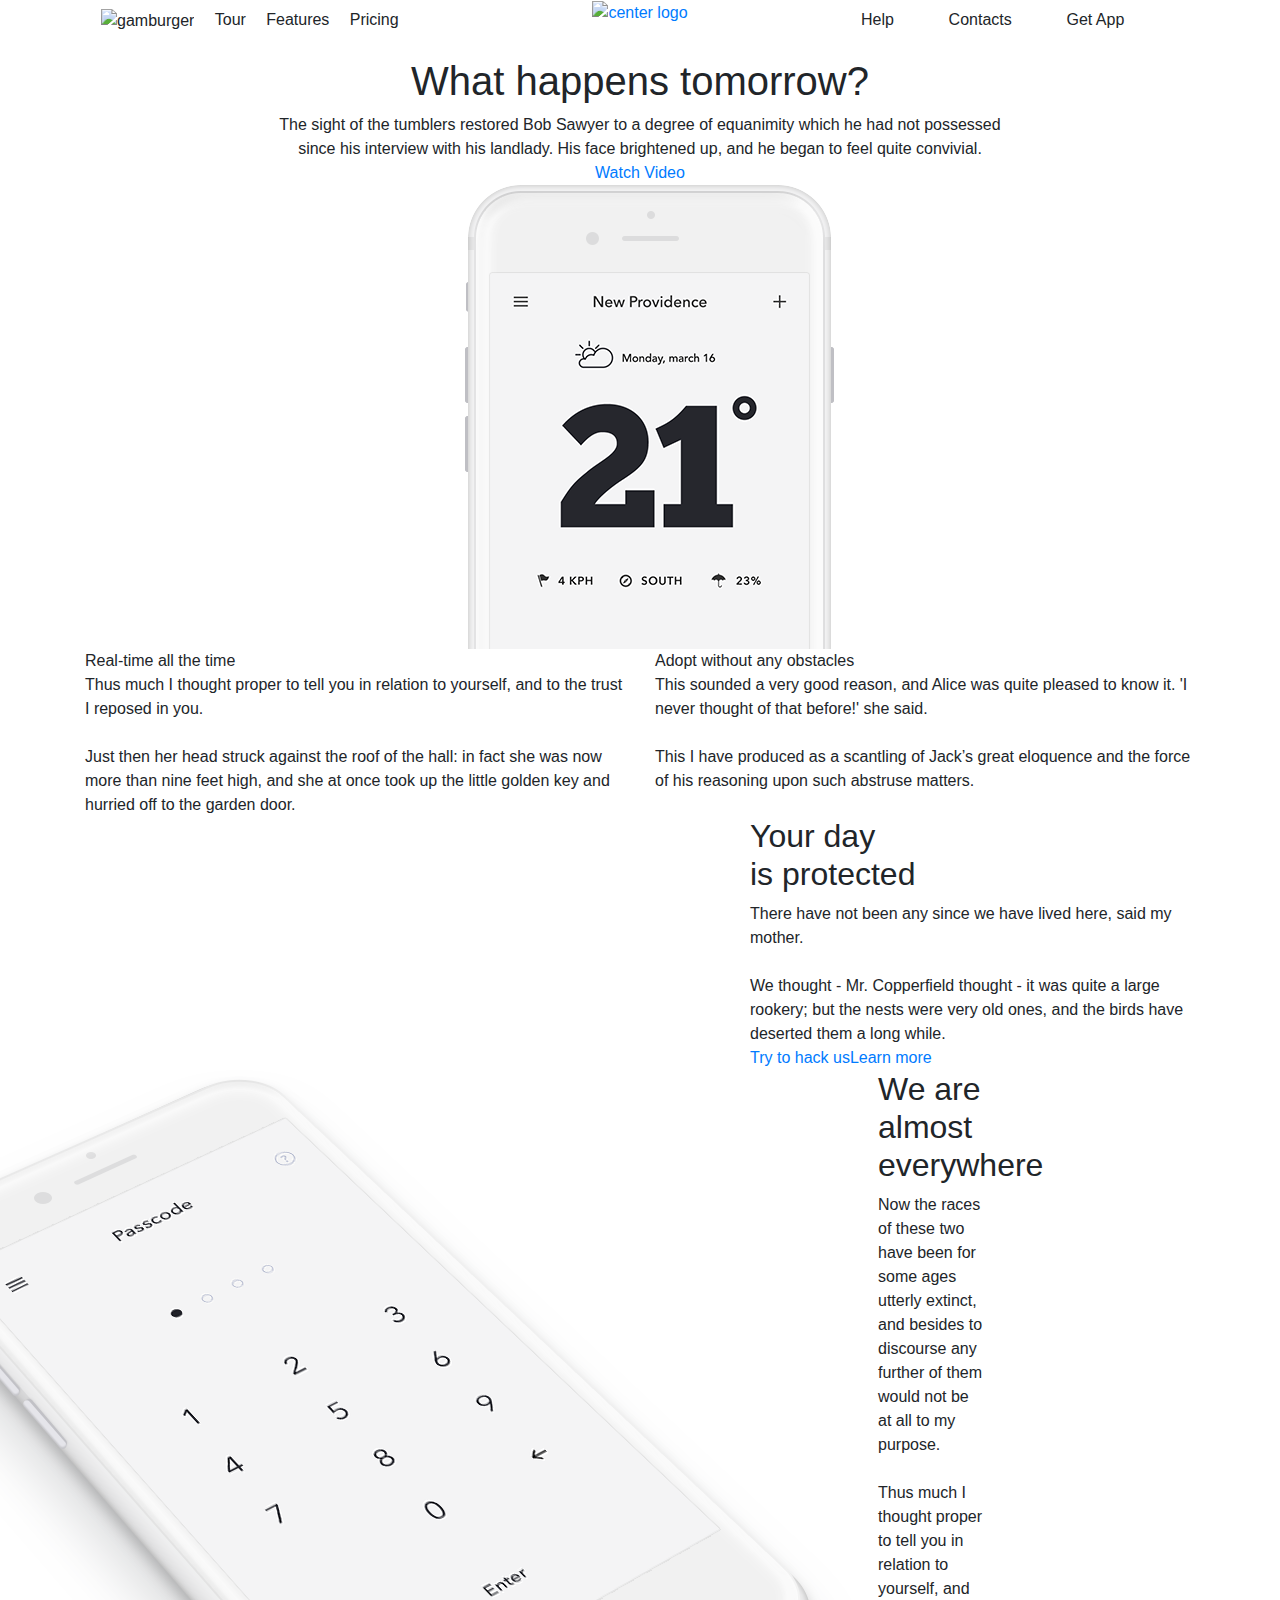
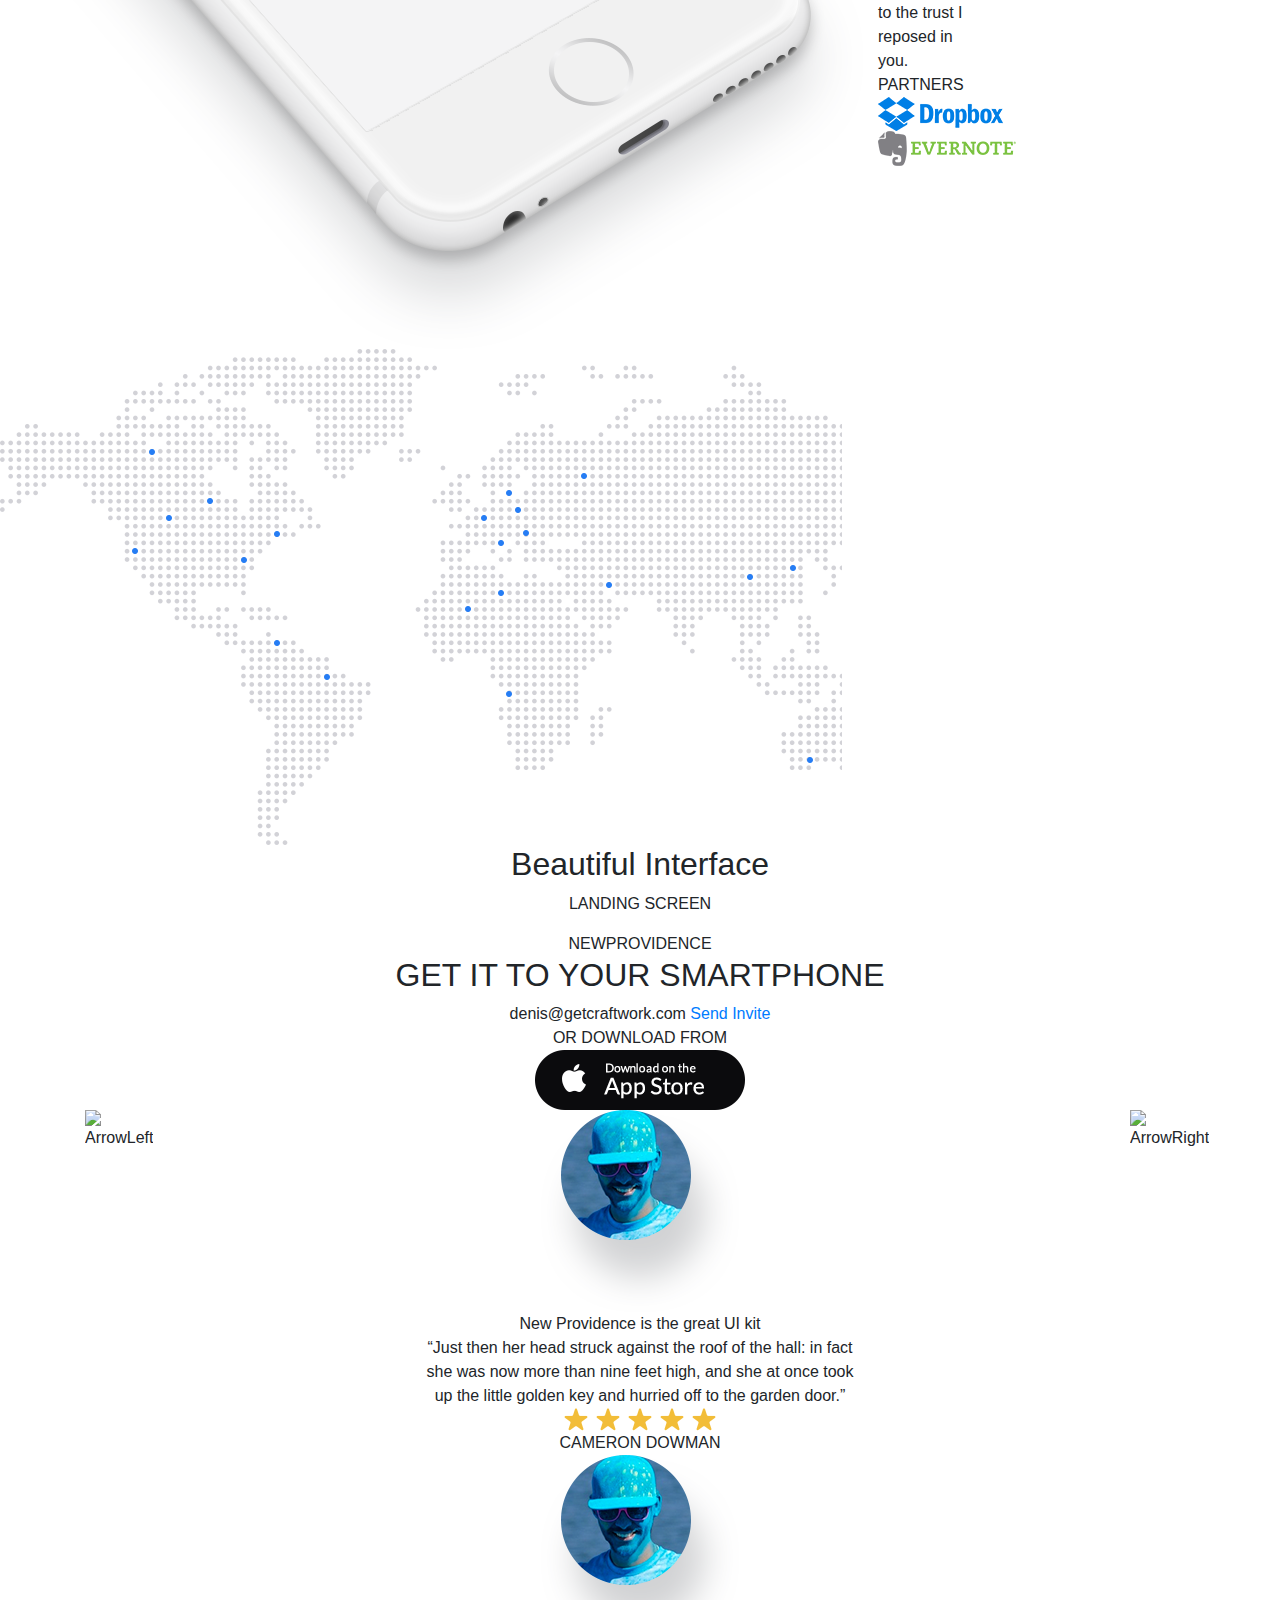
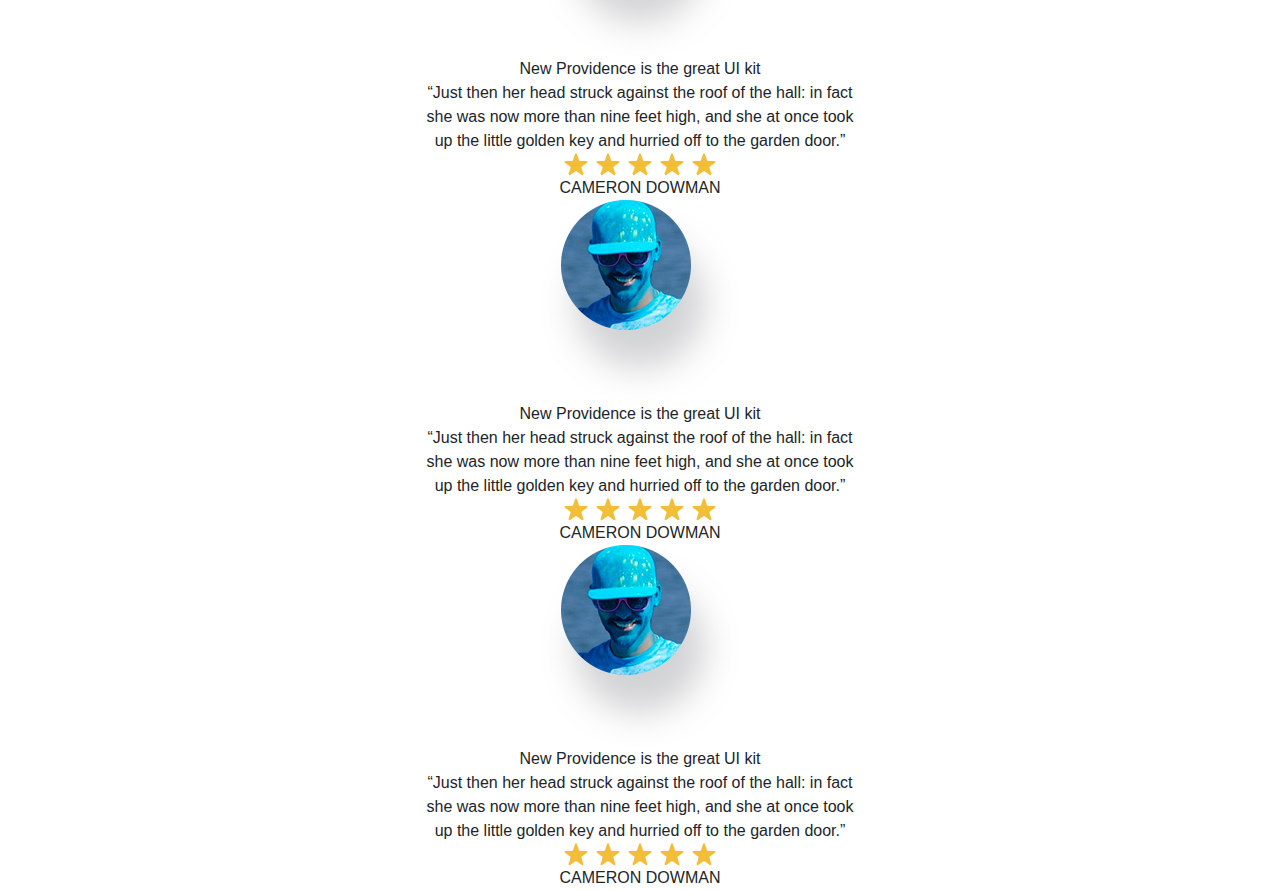
==== index.html @ 10f7a0e0 "add slider finaly" ====
<!DOCTYPE html>
<html lang="en">
<head>
	<meta charset="UTF-8">
	<link rel="stylesheet" href="css/bootstrap.min.css">
	<link rel="stylesheet" href="css/main.css">
	<link rel="stylesheet" href="css/slick.css">
	<link rel="stylesheet" href="css/slick-theme.css">

	<link href="https://fonts.googleapis.com/css?family=Lato:300,400,700|Varela+Round" rel="stylesheet"> 


	<title>Document</title>
</head>
<body>
	<div class="bgHeader-Section">
		<header>
			<div class="header">
				<div class="container">
					<div class="row ">
						<div class="col-md-4 text-center ">
							<nav class="header__gamburger Lato400">
								<ul class="header__listStart  navbar list-unstyled clearfix ">
									<li class="header__list-item" ><img src="img/Menu Icon.png" alt="gamburger"></li>
									<li class="header__list-item">Tour</li>
									<li class="header__list-item">Features</li>
									<li class="header__list-item">Pricing</li>
								</ul>
							</nav>
						</div>
						<div class="col-md-4 d-flex justify-content-center ">
							<a href="index.html"><div class="header__center-word ">
									<img src="img/NewProvidence.png" alt="center logo" class="img-responsive">
								</div></a>
						</div>
						<div class="col-md-4 text-center ">
							<nav class="header__endMenu Lato400">
								<ul class="header__listEnd  navbar list-unstyled clearfix ">
									<li class="header__list-item">Help</li>
									<li class="header__list-item">Contacts	</li>
									<li class="header__list-item">
										<div class="header__get-app">
											<div class="header__get-appWord">		Get App
											</div>
										</div>
									</li>
								</ul>
							</nav>
						</div>
					</div>
				</div>
			</div>
		</header>	
		
		<section id="firstScreen">
			<div clsass="firstScreen">
				<div class="container">
					<div class="row">
						<div class="col-lg-12 text-center">
							<div class="firstScreen__bigHeader">
								<h1>
									What happens tomorrow?
								</h1>
							</div>
						</div>	
						<div class="col-lg-8 text-center offset-lg-2">
							<div class="firstScreen__text">
								The sight of the tumblers restored Bob Sawyer to a degree of equanimity which he had not possessed since his interview with his landlady. His face brightened up, and he began to feel quite convivial.
							</div>
		
						</div>
		
						<div class="col-lg-4 offset-lg-4 text-center Lato400 d-flex justify-content-center">
							<a href="#" class="firstScreen__a"><div class="firstScreen__watch">	
									Watch Video
						</div></a>
						</div>
					</div>
					<div class="row">
						<div class="col-lg-4 offset-lg-4">
							<div class="firstScreen__phone">
								<img src="img/iphone6crop.png" alt="">
							</div>
						</div>
					</div>
					</div>
				</div>
			</div>
		</section>
	</div>
	<section id="advantages">
	<div class="adv">
			<div class="container">
			<div class="row">
				<div class="col-lg-6">
					<div class="adv__blockLeft">
						<div class="adv__ImgLeft">
						</div>
						<div class="adv__header Lato300">
							Real-time all the time
						</div>
						<div class="adv__text Lato400">
							Thus much I thought proper to tell you in relation to yourself, and to the trust I reposed in you.
							<br>
							<br>
							Just then her head struck against the roof of the hall: in fact she was now more than nine feet high, and she at once took up the little golden key and hurried off to the garden door.
						</div>
					</div>
				</div>
				<div class="col-lg-6">
					<div class="adv__blockRight">
						<div class="adv__ImgRight">
						</div>
						<div class="adv__header Lato300">
							Adopt without any obstacles
						</div>
						<div class="adv__text Lato400">
							This sounded a very good reason, and Alice was quite pleased to know it. 'I never thought of that before!' she said.
							<br>
							<br>
							This I have produced as a scantling of Jack’s great eloquence and the force of his reasoning upon such abstruse matters.
						</div>
					</div>
				</div>
			</div>
		</div>
	</div>
	</section>

	<section id="protected">
		<div class="container">
			<div class="row">
				<div class="col-lg-7">
					
				</div>
				<div class="col-lg-5">
					<div class="protected__block">
						<div class="block__header Varela">
							<h2>Your day <br>
								is protected
							</h2>
						</div>
						<div class="block__text">
							There have not been any since we have lived here, said my mother. 
							<br><br>
							We thought - Mr. Copperfield thought - it was quite a large rookery; but the nests were very old ones, and the birds have deserted them a long while.
						</div>
						<a href="#"><div class="block__buttonHack float-left Lato400">
								Try to hack us
							</div>	</a>
						<a href="#"><div class="block__buttonLearn float-left	Lato400">
								Learn more
							</div></a>
					</div>
				</div>		
			</div>
		</div>
		<div class="protected__big-phone float-left">
			<img src="img/iPhone6-2.png" alt="bigPhone">
		</div>
	</section>

	<section id="map">
		<div class="container">
			<div class="row">
				<div class="col-lg-5">
					<div class="map__block">
						<div class="map__header Varela">
							<h2>
								We are almost <br>everywhere
							</h2>
						</div>
						<div class="map__text">
							Now the races of these two have been for some ages utterly extinct, and besides to discourse any further of them would not be at all to my purpose.
							<br><br>

							Thus much I thought proper to tell you in relation to yourself, and to the trust I reposed in you.
						</div>
					</div>
					
					<div class="map__partners Lato700 text-uppercase">
						Partners
					</div>
					<div class="map__logos">
						<div class="logo__dropbox float-left">
							<img src="img/DropboxLogo.png" alt="Dropbox">
						</div>
						<div class="logo__evernote float-left">
							<img src="img/EvernoteLogo.png" alt="Evernote">
						</div>
					
				</div>
				</div>
			</div>
		</div>

		<div class="map__img">
			<img src="img/WorldMap.png" alt="map" class="map__map ">
		</div>
	</section>

	<section id="interface">
		<div class="container">
			<div class="row">
				<div class="col-lg-12 text-center">
					<div class="interface__header Varela">
						<h2>
							Beautiful Interface
						</h2>
						
					</div>
				</div>
				<div class="col-lg-2 offset-lg-5">
					<div class="interface__border d-flex justify-content-center">
					</div>
				</div>
				<div class="col-lg-12 text-center">
					<div class="interface__logoPhone Lato700 text-uppercase">
							<p>Landing Screen</p>
					</div>
				</div>

				
			</div>
	
		</div>
					<div class="bg1 img-fluid">
			

			</div>	
	</section>

	<section id="getit">
		<div class="container">
			<div class="row">
				<div class="col-lg-12 text-uppercase text-center ">
						<div class="getit__logo">
							<span class="Lato700">New</span><span></span class="Lato400">Providence
						</div>
						<h2 class="getit__header Varela">
							Get it to your smartphone 
						</h2>
				</div>
				<div class="col-lg-6 offset-lg-3 text-left Lato400 d-flex justify-content-center">
					<div class="getit__email">
						denis@getcraftwork.com <a href="#"><span class="getit__send">Send Invite</span></a>
					</div>
				</div>
				<div class="col-lg-12  text-uppercase text-center Lato400">
					<div class="getit__download">
						or Download From
					</div>
				</div>
				<div class="col-lg-4 offset-lg-4 d-flex justify-content-center">
					<div class="getit__appStore">
						<a href="#"><img src="img/AppStore1.png" alt="AppStore"></a>
					</div>
				</div>
			</div>
		</div>
	</section>

	<section id="window-slider">
		<div class="container">
			<div class="row">
				<div class="col-lg-1">
					<div class="slider__img_left prev">
						<img src="img/Arrow-left.png" alt="ArrowLeft">
					</div>
				</div>
				<div class="col-lg-10">
					<div class="single-item slider">
						  
						  <div class="single-item__cont">
						  	<div class="col-lg-2 offset-lg-5 d-flex justify-content-center">
						  		<div class="single-item__img">
						  			<img src="img/Userpic2.png" alt="pic">
						  		</div>
						  	</div>
						  	<div class="single-item__header Lato300 text-center">
						  		New Providence is the great UI kit 
						  	</div>
						  	<div class="col-lg-6 offset-lg-3 text-center">
						  		<div class="single-item__text ">
						  			“Just then her head struck against the roof of the hall: in fact she was now more than nine feet high, and she at once took up the little golden key and hurried off to the garden door.”
						  		</div>
						  	</div>
						  	<div class="col-lg-2 offset-lg-5 d-flex justify-content-center">
						  		<img src="img/Stars.png" alt="stars" class="single-item__stars ">
						  	</div>
						  	<div class="single-item__name text-center text-uppercase bolder">
						  		Cameron Dowman
						  	</div>
							</div>

							<div class="single-item__cont">
						  	<div class="col-lg-2 offset-lg-5 d-flex justify-content-center">
						  		<div class="single-item__img">
						  			<img src="img/Userpic2.png" alt="pic">
						  		</div>
						  	</div>
						  	<div class="single-item__header Lato300 text-center">
						  		New Providence is the great UI kit 
						  	</div>
						  	<div class="col-lg-6 offset-lg-3">
						  		<div class="single-item__text text-center">
						  			“Just then her head struck against the roof of the hall: in fact she was now more than nine feet high, and she at once took up the little golden key and hurried off to the garden door.”
						  		</div>
						  	</div>
						  	<div class="col-lg-2 offset-lg-5 d-flex justify-content-center">
						  		<img src="img/Stars.png" alt="stars" class="single-item__stars ">
						  	</div>
						  	<div class="single-item__name text-center text-uppercase bolder">
						  		Cameron Dowman
						  	</div>
							</div>

							<div class="single-item__cont">
						  	<div class="col-lg-2 offset-lg-5 d-flex justify-content-center">
						  		<div class="single-item__img">
						  			<img src="img/Userpic2.png" alt="pic">
						  		</div>
						  	</div>
						  	<div class="single-item__header Lato300 text-center">
						  		New Providence is the great UI kit 
						  	</div>
						  	<div class="col-lg-6 offset-lg-3">
						  		<div class="single-item__text text-center">
						  			“Just then her head struck against the roof of the hall: in fact she was now more than nine feet high, and she at once took up the little golden key and hurried off to the garden door.”
						  		</div>
						  	</div>
						  	<div class="col-lg-2 offset-lg-5 d-flex justify-content-center">
						  		<img src="img/Stars.png" alt="stars" class="single-item__stars ">
						  	</div>
						  	<div class="single-item__name text-center text-uppercase bolder">
						  		Cameron Dowman
						  	</div>
							</div>

							<div class="single-item__cont">
						  	<div class="col-lg-2 offset-lg-5 d-flex justify-content-center">
						  		<div class="single-item__img">
						  			<img src="img/Userpic2.png" alt="pic">
						  		</div>
						  	</div>
						  	<div class="single-item__header Lato300 text-center">
						  		New Providence is the great UI kit 
						  	</div>
						  	<div class="col-lg-6 offset-lg-3">
						  		<div class="single-item__text text-center">
						  			“Just then her head struck against the roof of the hall: in fact she was now more than nine feet high, and she at once took up the little golden key and hurried off to the garden door.”
						  		</div>
						  	</div>
						  	<div class="col-lg-2 offset-lg-5 d-flex justify-content-center">
						  		<img src="img/Stars.png" alt="stars" class="single-item__stars ">
						  	</div>
						  	<div class="single-item__name text-center text-uppercase bolder">
						  		Cameron Dowman
						  	</div>
							</div>


							
						  
					</div><!-- slider -->
				</div>
				<div class="col-lg-1 ">
					<div class="slider__img_right next">
						<img src="img/Arrow-right.png" alt="ArrowRight">
					</div>
				</div>
			</div>
		</div>
		
	</section>

 <script type="text/javascript" src="//code.jquery.com/jquery-1.11.0.min.js"></script>
 <script type="text/javascript" src="//code.jquery.com/jquery-migrate-1.2.1.min.js"></script>
 <script type="text/javascript" src="js/slick.min.js"></script>
 <script type="text/javascript" src="js/main.js"></script>
</body>
</html>
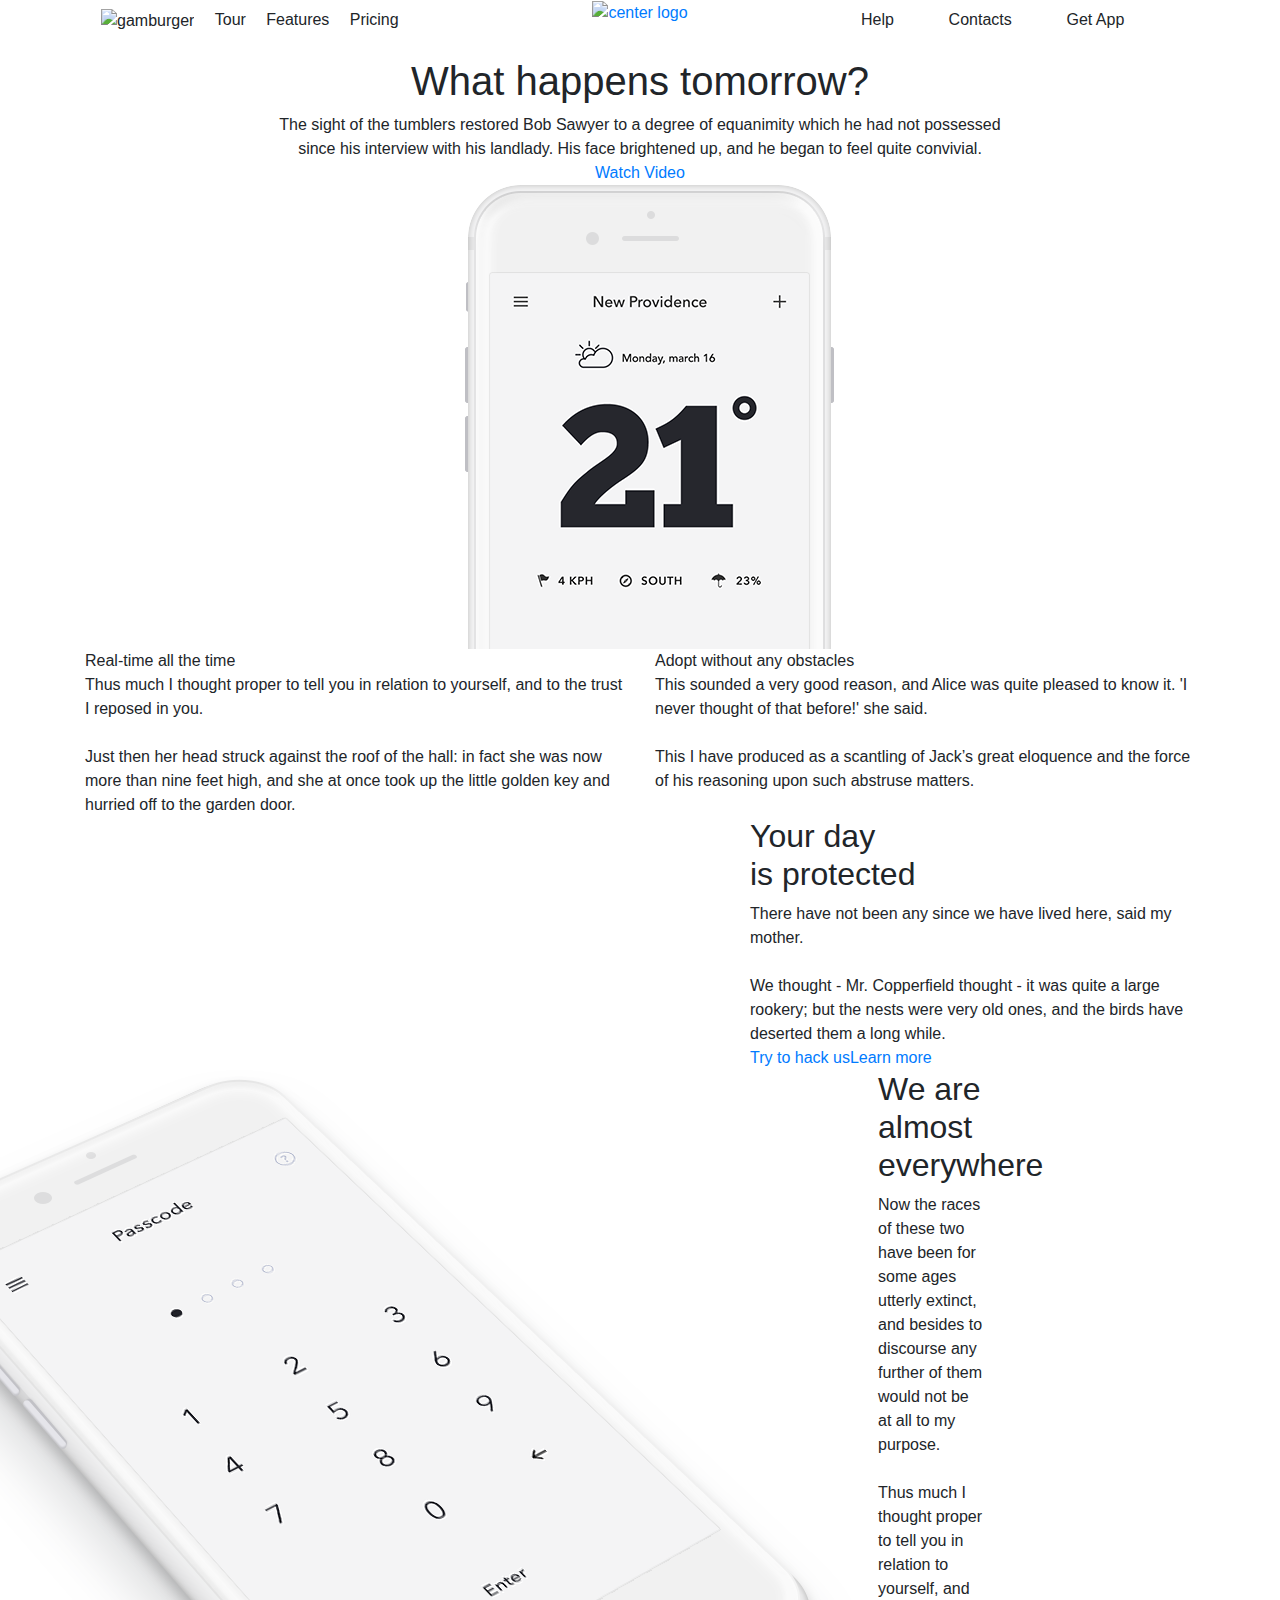
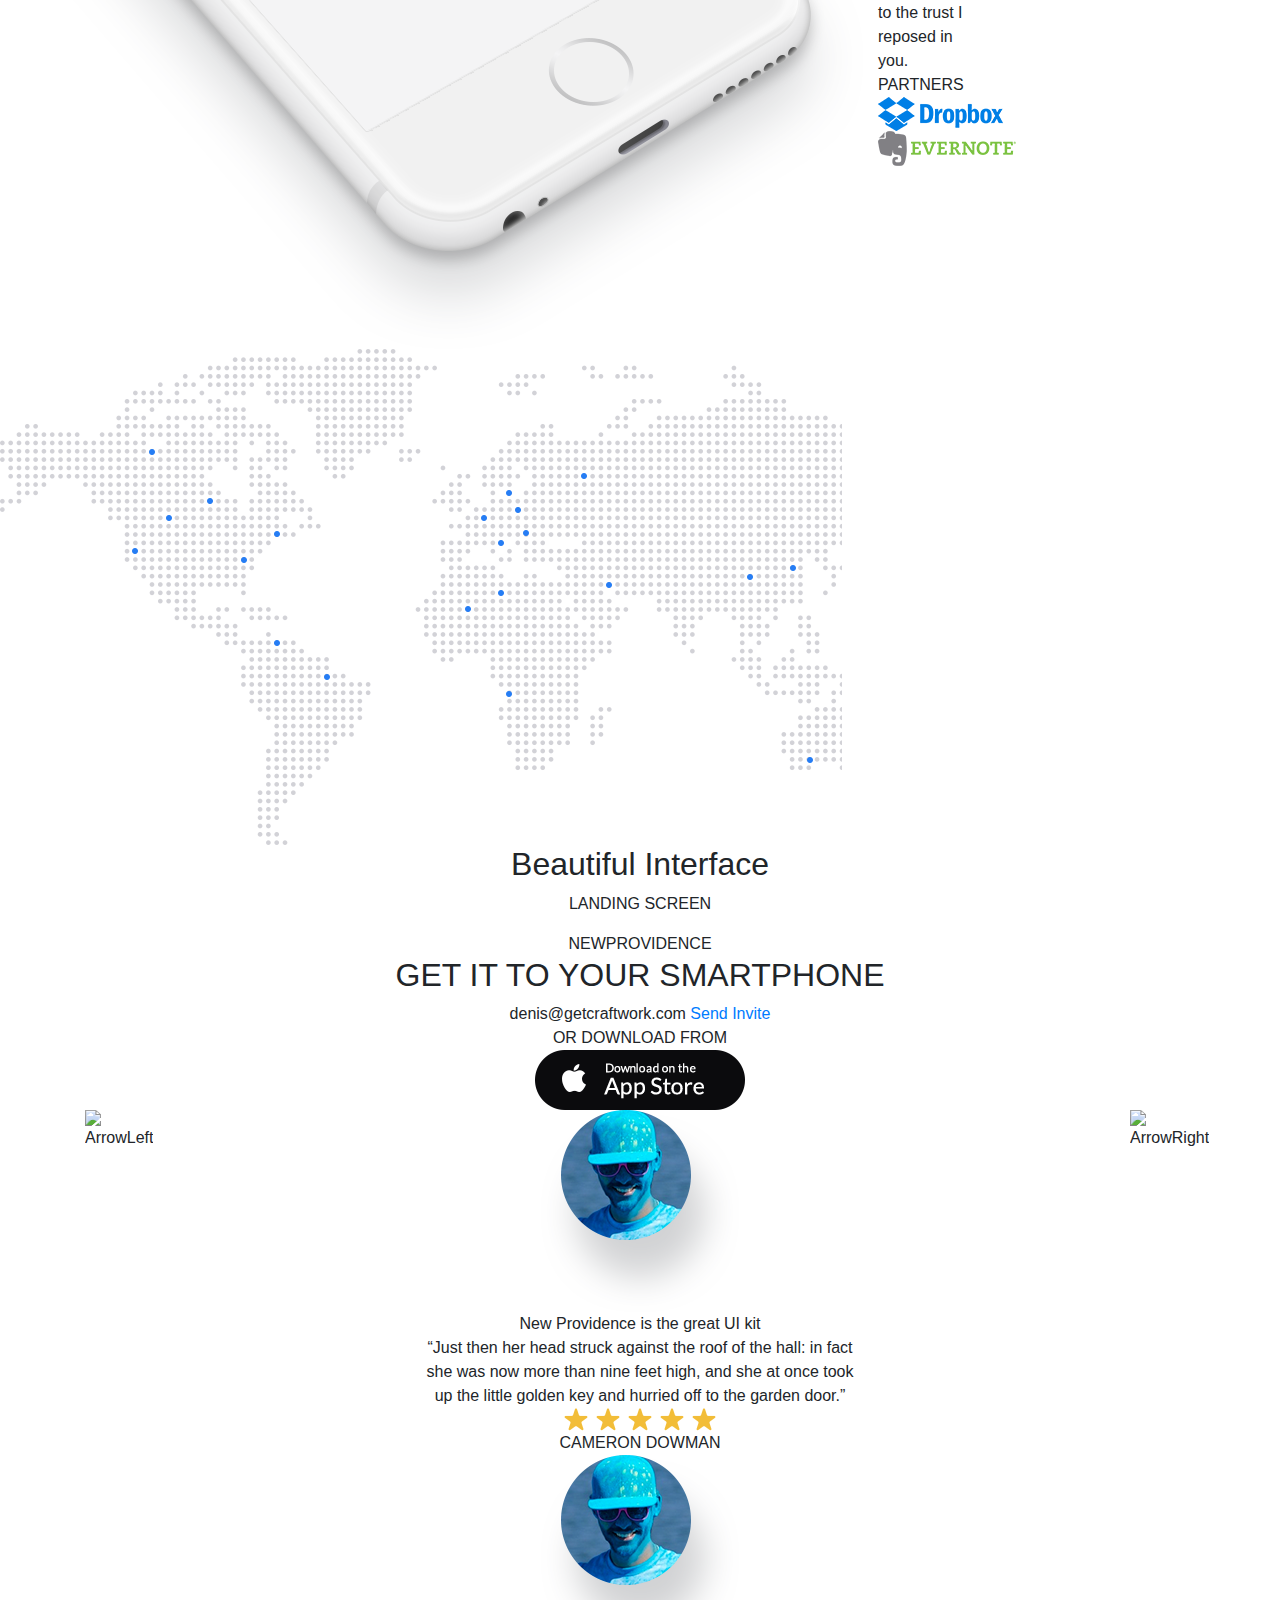
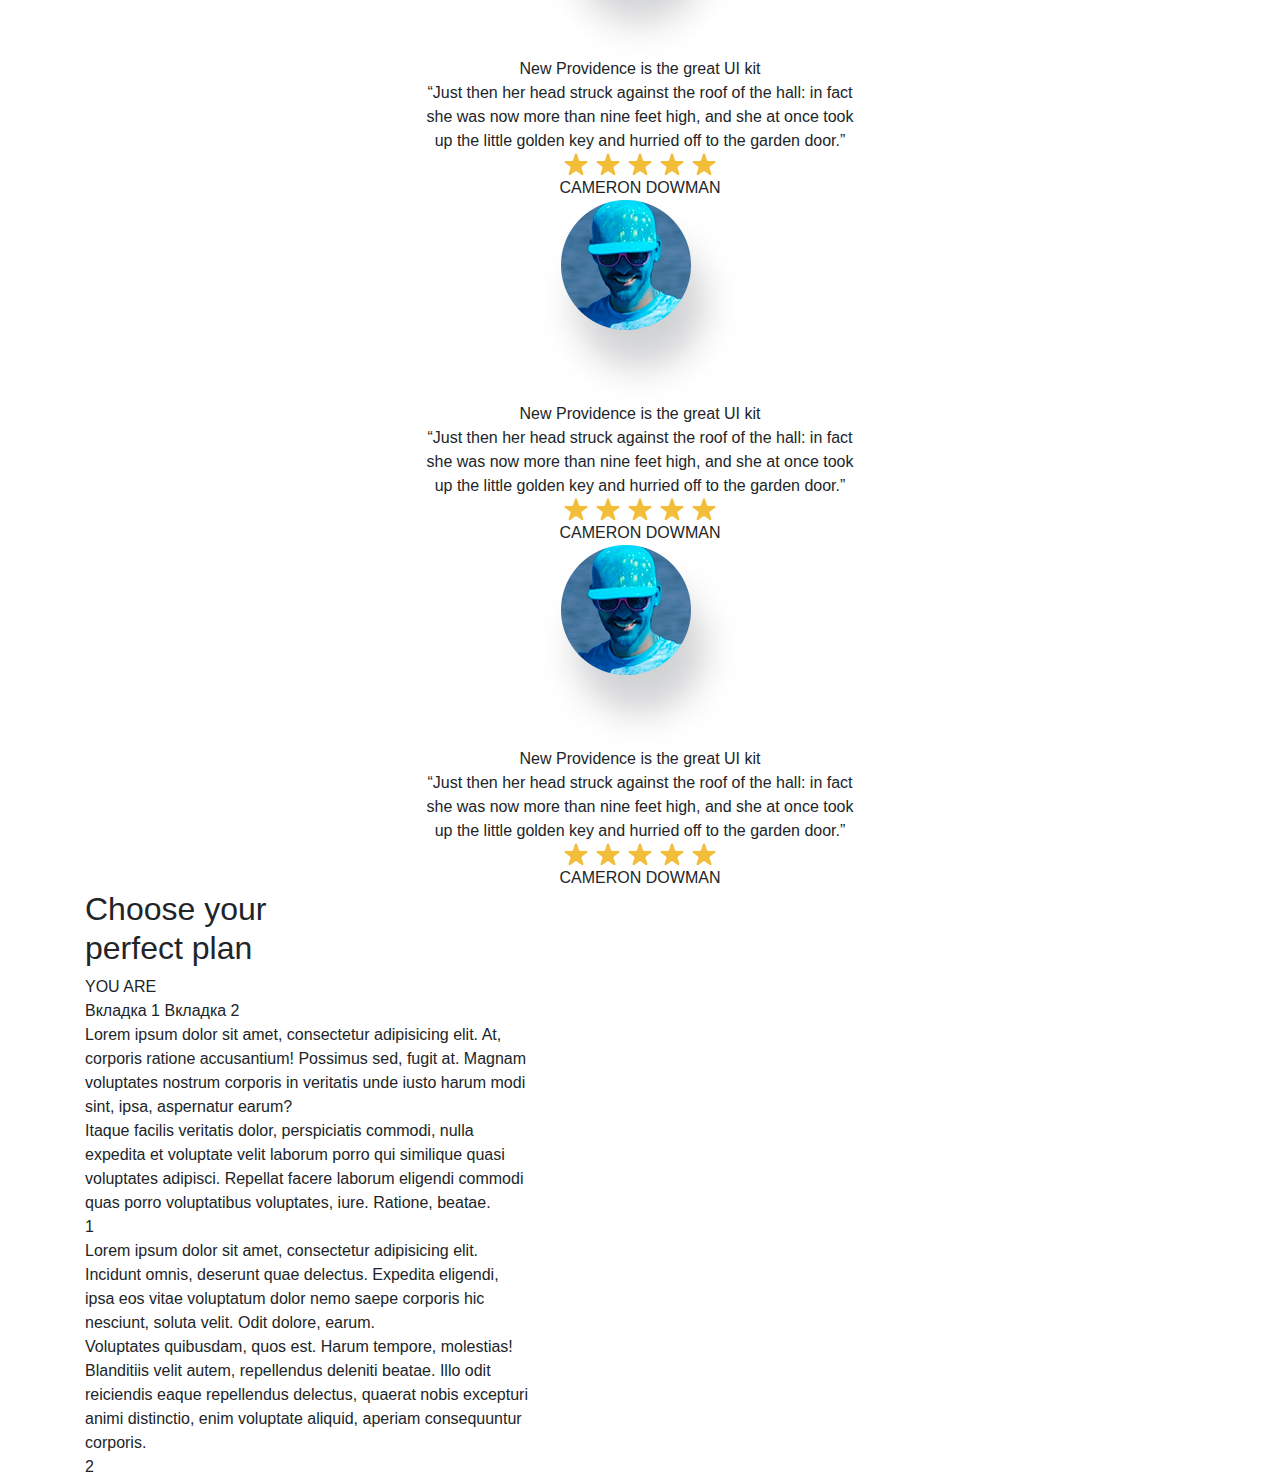
==== commit cb4e80eb: "add tab switcher" ====
--- a/index.html
+++ b/index.html
@@ -6,6 +6,7 @@
 	<link rel="stylesheet" href="css/main.css">
 	<link rel="stylesheet" href="css/slick.css">
 	<link rel="stylesheet" href="css/slick-theme.css">
+
 
 	<link href="https://fonts.googleapis.com/css?family=Lato:300,400,700|Varela+Round" rel="stylesheet"> 
 
@@ -94,7 +95,7 @@
 			<div class="row">
 				<div class="col-lg-6">
 					<div class="adv__blockLeft">
-						<div class="adv__ImgLeft">
+						<div class="adv__ImgLeft prev">
 						</div>
 						<div class="adv__header Lato300">
 							Real-time all the time
@@ -362,7 +363,7 @@
 
 							
 						  
-					</div><!-- slider -->
+					</div><!-- slider -->   
 				</div>
 				<div class="col-lg-1 ">
 					<div class="slider__img_right next">
@@ -373,10 +374,56 @@
 		</div>
 		
 	</section>
+
+	<section id="choose">
+		<div class="container">
+			<div class="row">
+				<div class="col-lg-5">
+					<div class="choose__header Varela">
+						<h2>Choose your <br> perfect plan</h2>
+					</div>
+					<div class="choose__smallText Lato700 text-uppercase">
+						You are
+					</div>
+
+					<div class="wrapper">
+					    <div class="tabs">
+					        <span class="tab">Вкладка 1</span>
+					        <span class="tab">Вкладка 2</span>
+					          
+					    </div>
+					    <div class="tab_content">
+					        <div class="tab_item">
+					        	<div>Lorem ipsum dolor sit amet, consectetur adipisicing elit. At, corporis ratione accusantium! Possimus sed, fugit at. Magnam voluptates nostrum corporis in veritatis unde iusto harum modi sint, ipsa, aspernatur earum?
+					        	</div>
+					        	<div>Itaque facilis veritatis dolor, perspiciatis commodi, nulla expedita et voluptate velit laborum porro qui similique quasi voluptates adipisci. Repellat facere laborum eligendi commodi quas porro voluptatibus voluptates, iure. Ratione, beatae.</div> 1
+					        </div>
+					        <div class="tab_item">
+					        	<div>Lorem ipsum dolor sit amet, consectetur adipisicing elit. Incidunt omnis, deserunt quae delectus. Expedita eligendi, ipsa eos vitae voluptatum dolor nemo saepe corporis hic nesciunt, soluta velit. Odit dolore, earum.
+					        	</div>
+					        	<div>Voluptates quibusdam, quos est. Harum tempore, molestias! Blanditiis velit autem, repellendus deleniti beatae. Illo odit reiciendis eaque repellendus delectus, quaerat nobis excepturi animi distinctio, enim voluptate aliquid, aperiam consequuntur corporis.</div> 2
+					        </div>
+					       
+					    </div>
+					</div>
+
+
+						
+				</div>	
+
+						
+				</div>
+		</div>
+
+
+	</section><!-- choose -->
+
+
 
  <script type="text/javascript" src="//code.jquery.com/jquery-1.11.0.min.js"></script>
  <script type="text/javascript" src="//code.jquery.com/jquery-migrate-1.2.1.min.js"></script>
  <script type="text/javascript" src="js/slick.min.js"></script>
  <script type="text/javascript" src="js/main.js"></script>
+ <script type="text/javascript" src="tabs.js"></script>
 </body>
 </html>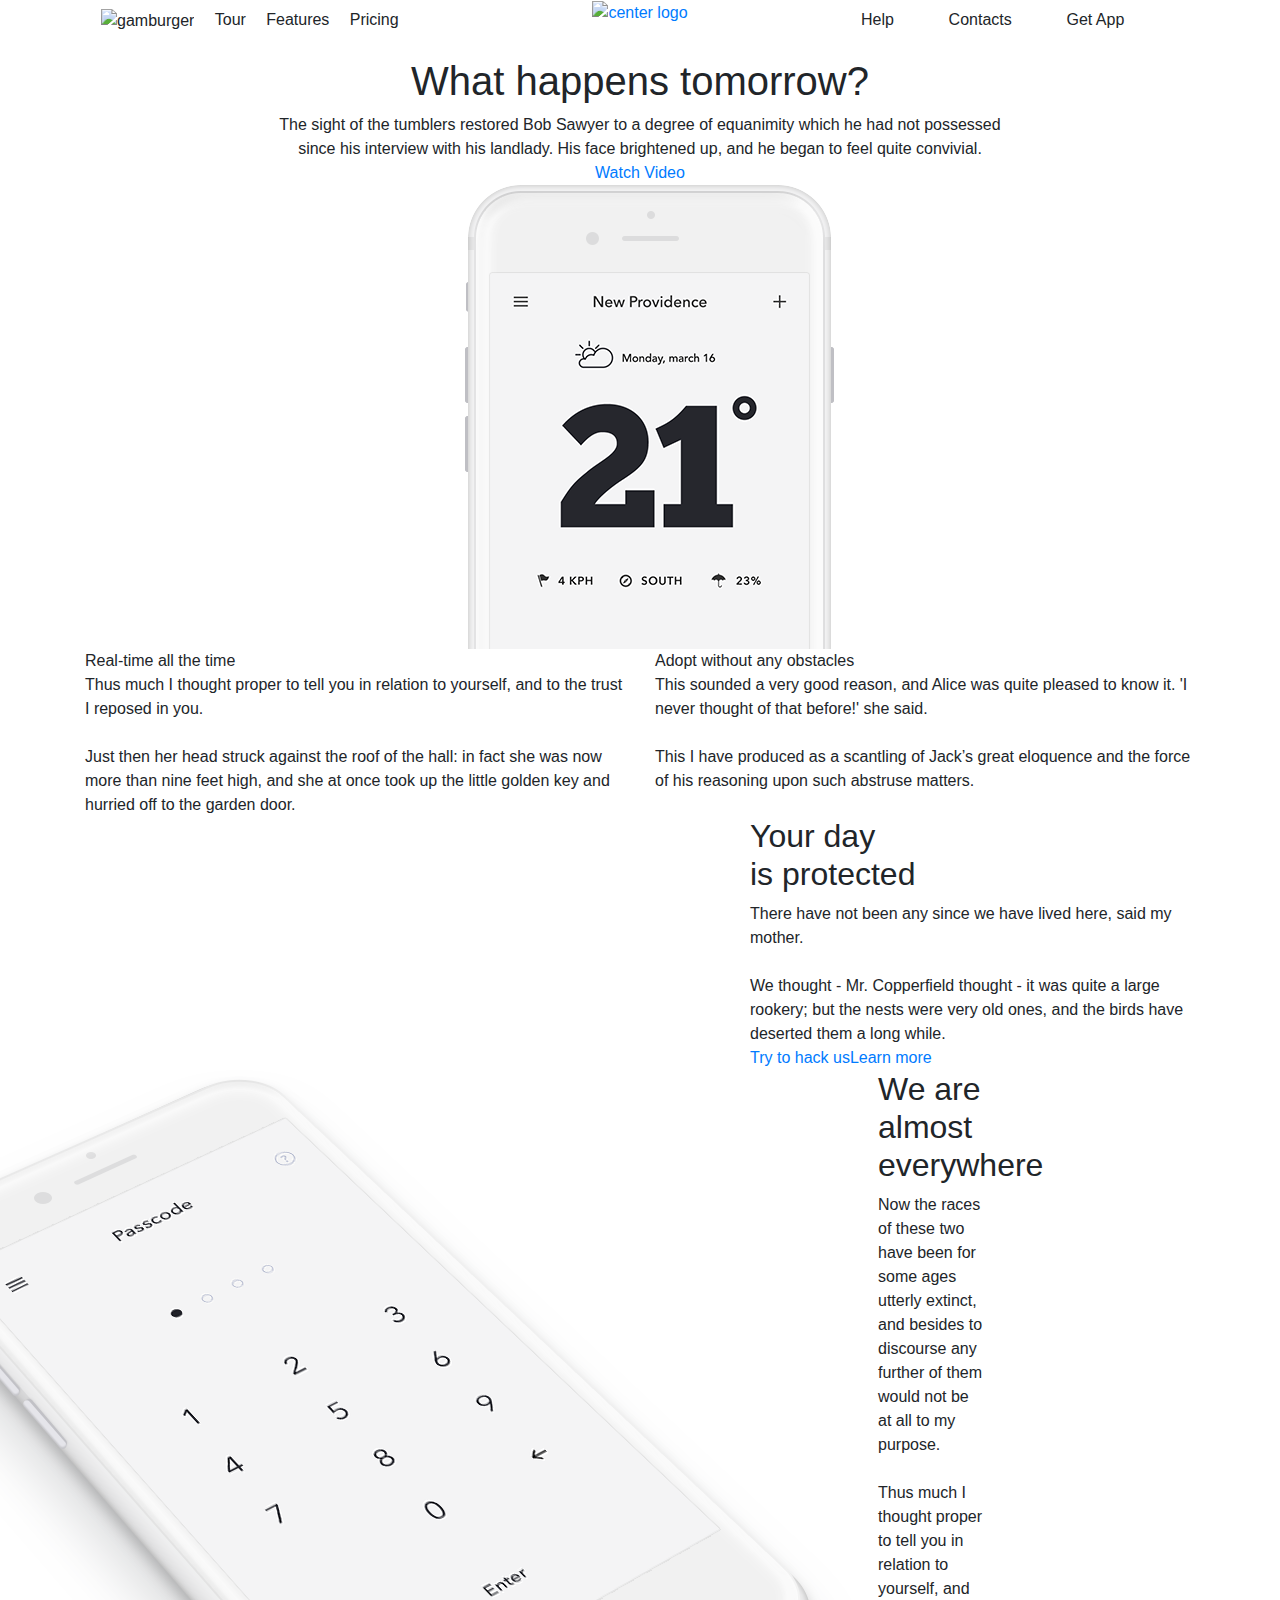
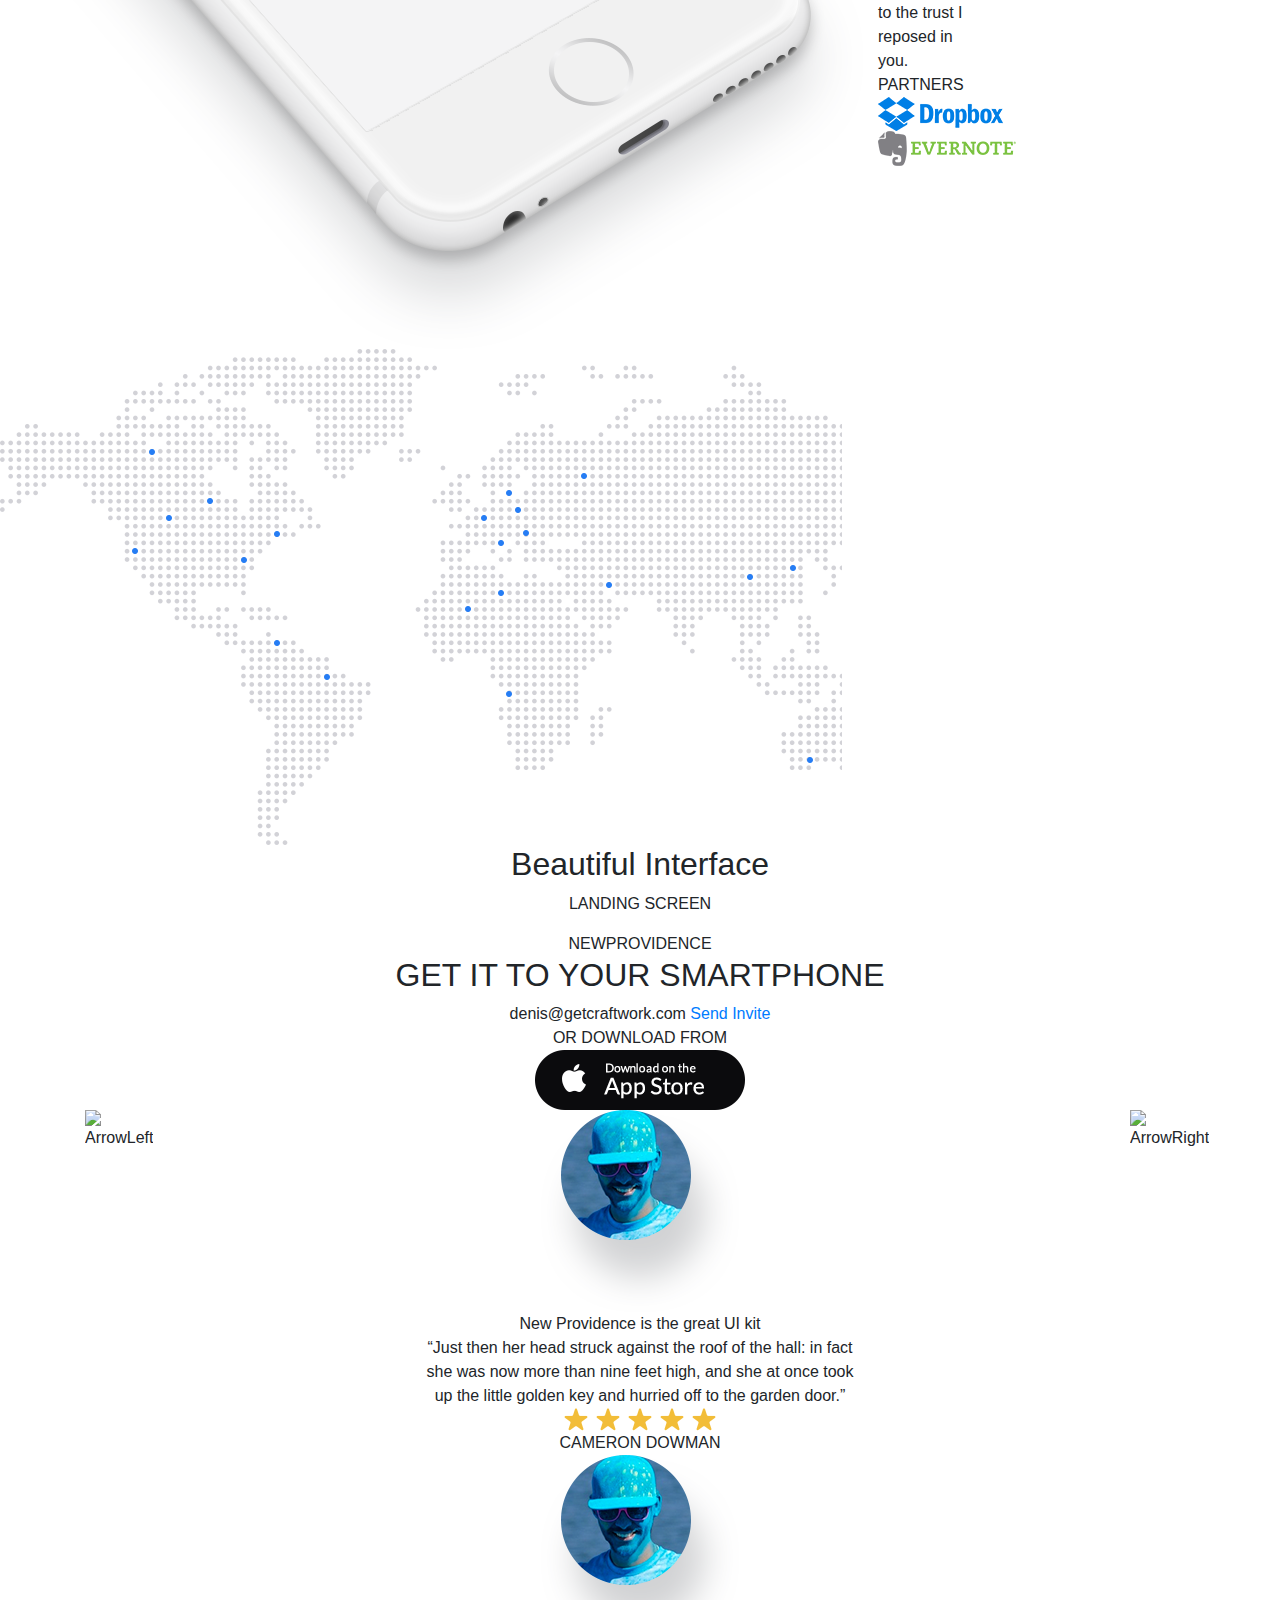
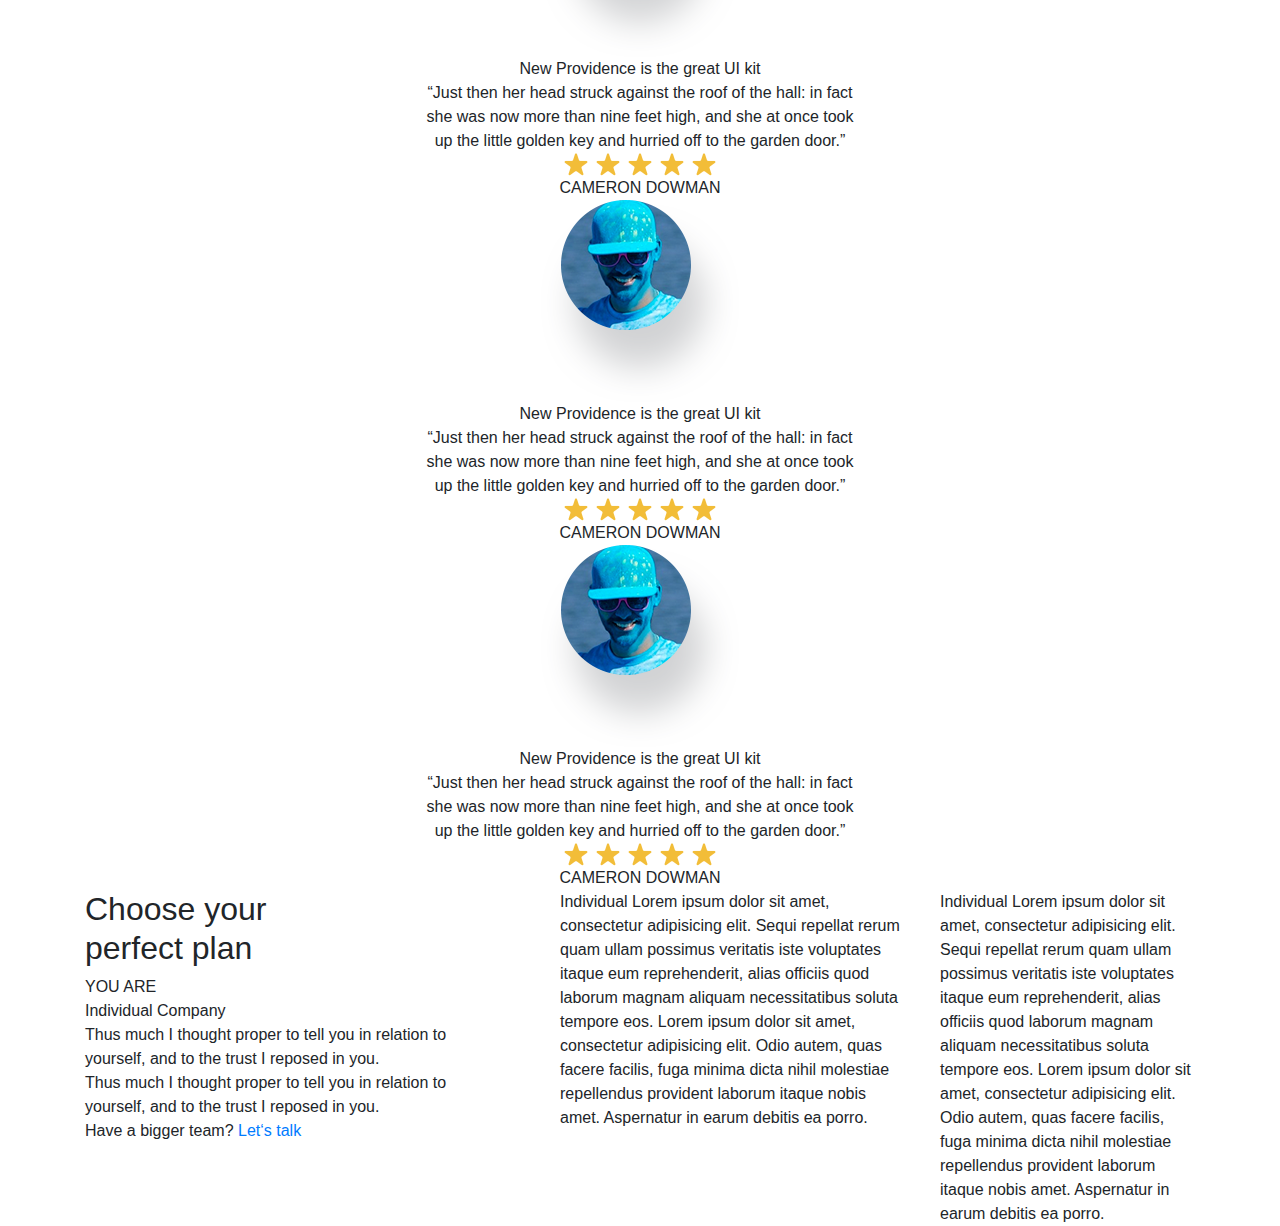
==== commit 28f9a93c: "try to animate two blocks" ====
--- a/index.html
+++ b/index.html
@@ -386,30 +386,51 @@
 						You are
 					</div>
 
+					<div class="col-11 p-0">
+						<div class="wrapper">
+						    <div class="tabs Lato400">
+						        <span class="tab">Individual</span>
+						        <span class="tab">Company</span>
+						          
+						    </div>
+						    <div class="tab_content">
+						        <div class="tab_item">
+						        	<div>Thus much I thought proper to tell you in relation to yourself, and to the trust I reposed in you.
+						        	</div>
+						        </div>
+						        <div class="tab_item">
+						        	<div>Thus much I thought proper to tell you in relation to yourself, and to the trust I reposed in you.
+						        	</div>
+						        </div>
+						       
+						    </div>
+						</div>
+
+						<div class="choose__textAfterTabs Lato400">
+							Have a bigger team? <a href="#">Let‘s talk</a>
+						</div>
+					</div>
+				</div>	
+
+				<div class="col-lg-4">
+					<div class="wrapper grow">
+							    <div class="tabs Lato400">
+							        <span class="tab">Individual Lorem ipsum dolor sit amet, consectetur adipisicing elit. Sequi repellat rerum quam ullam possimus veritatis iste voluptates itaque eum reprehenderit, alias officiis quod laborum magnam aliquam necessitatibus soluta tempore eos.</span>
+							        <span class="tab">Lorem ipsum dolor sit amet, consectetur adipisicing elit. Odio autem, quas facere facilis, fuga minima dicta nihil molestiae repellendus provident laborum itaque nobis amet. Aspernatur in earum debitis ea porro.</span>
+							    </div>
+							    
+					</div>
+				</div>
+
+				<div class="col-lg-3">
 					<div class="wrapper">
-					    <div class="tabs">
-					        <span class="tab">Вкладка 1</span>
-					        <span class="tab">Вкладка 2</span>
-					          
-					    </div>
-					    <div class="tab_content">
-					        <div class="tab_item">
-					        	<div>Lorem ipsum dolor sit amet, consectetur adipisicing elit. At, corporis ratione accusantium! Possimus sed, fugit at. Magnam voluptates nostrum corporis in veritatis unde iusto harum modi sint, ipsa, aspernatur earum?
-					        	</div>
-					        	<div>Itaque facilis veritatis dolor, perspiciatis commodi, nulla expedita et voluptate velit laborum porro qui similique quasi voluptates adipisci. Repellat facere laborum eligendi commodi quas porro voluptatibus voluptates, iure. Ratione, beatae.</div> 1
-					        </div>
-					        <div class="tab_item">
-					        	<div>Lorem ipsum dolor sit amet, consectetur adipisicing elit. Incidunt omnis, deserunt quae delectus. Expedita eligendi, ipsa eos vitae voluptatum dolor nemo saepe corporis hic nesciunt, soluta velit. Odit dolore, earum.
-					        	</div>
-					        	<div>Voluptates quibusdam, quos est. Harum tempore, molestias! Blanditiis velit autem, repellendus deleniti beatae. Illo odit reiciendis eaque repellendus delectus, quaerat nobis excepturi animi distinctio, enim voluptate aliquid, aperiam consequuntur corporis.</div> 2
-					        </div>
-					       
-					    </div>
-					</div>
-
-
-						
-				</div>	
+							    <div class="tabs Lato400">
+							        <span class="tab">Individual Lorem ipsum dolor sit amet, consectetur adipisicing elit. Sequi repellat rerum quam ullam possimus veritatis iste voluptates itaque eum reprehenderit, alias officiis quod laborum magnam aliquam necessitatibus soluta tempore eos.</span>
+							        <span class="tab">Lorem ipsum dolor sit amet, consectetur adipisicing elit. Odio autem, quas facere facilis, fuga minima dicta nihil molestiae repellendus provident laborum itaque nobis amet. Aspernatur in earum debitis ea porro.</span>
+							    </div>
+							    
+					</div>
+				</div>
 
 						
 				</div>
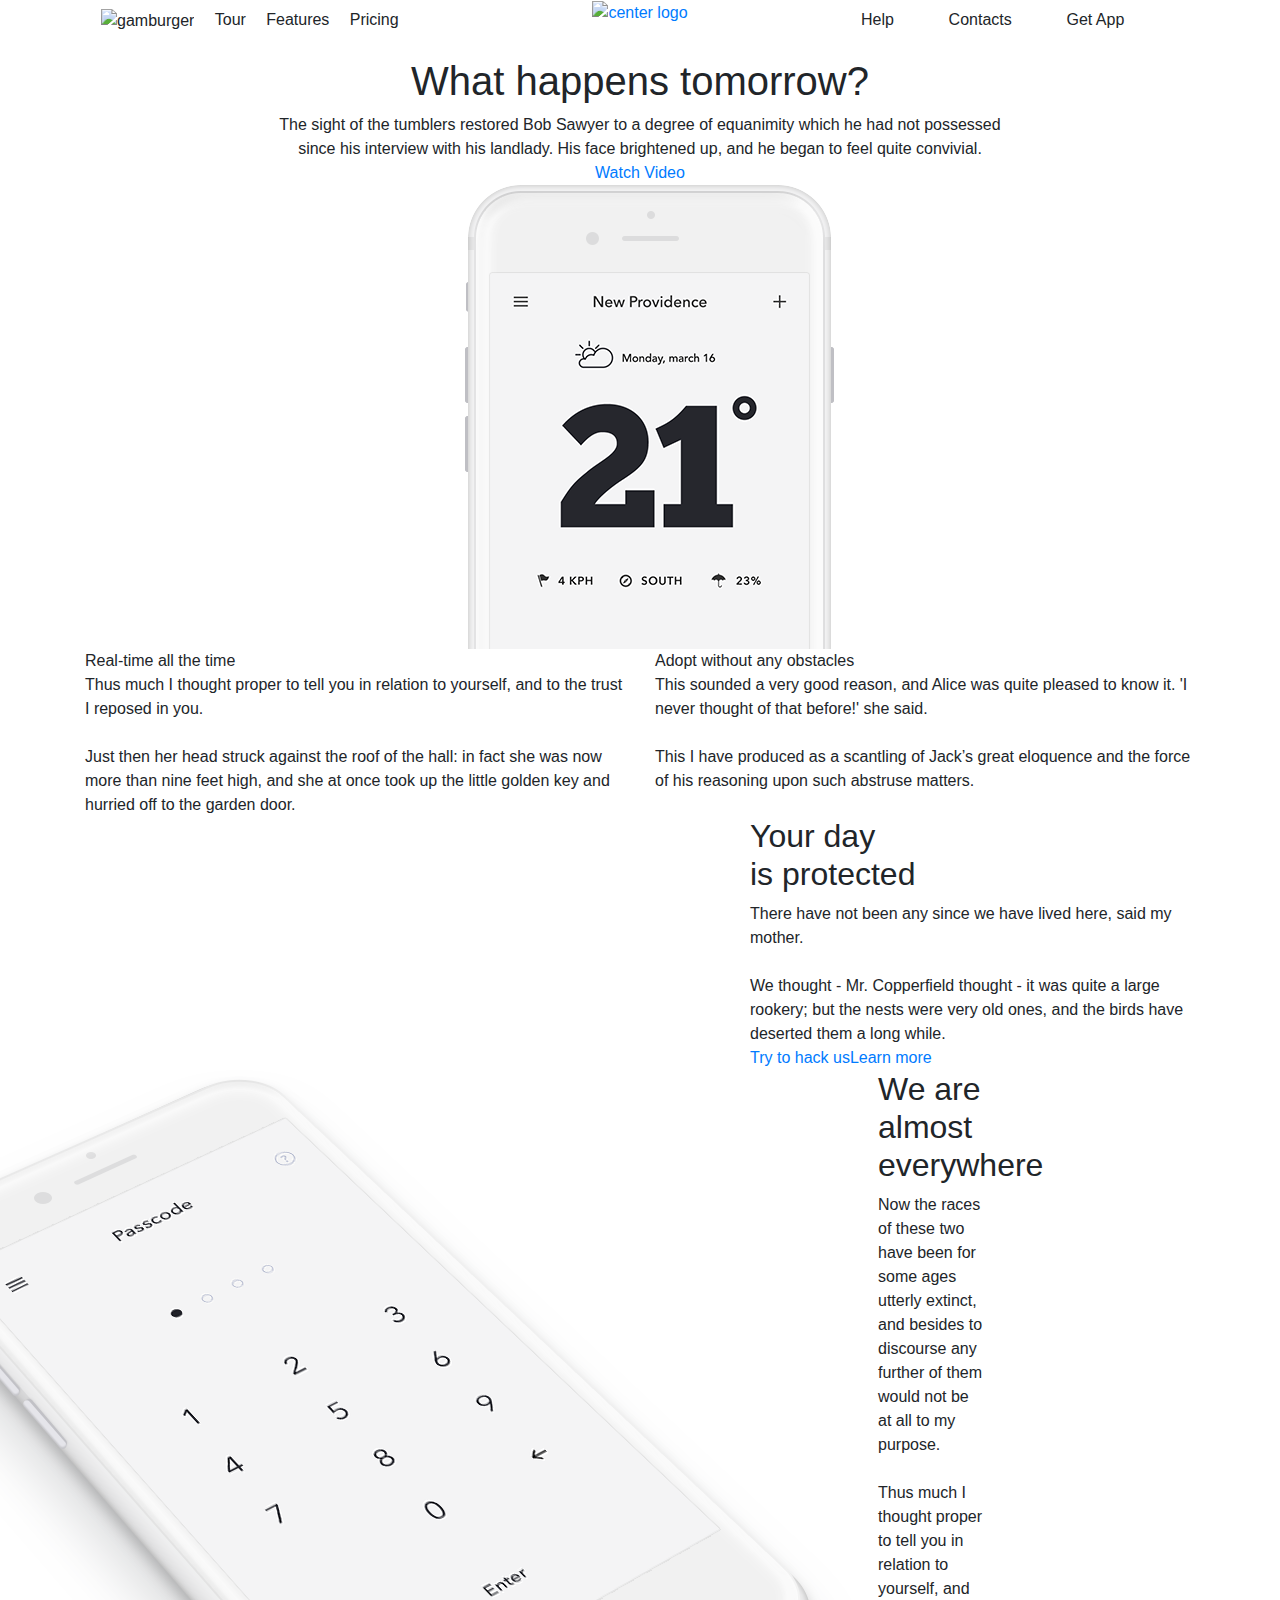
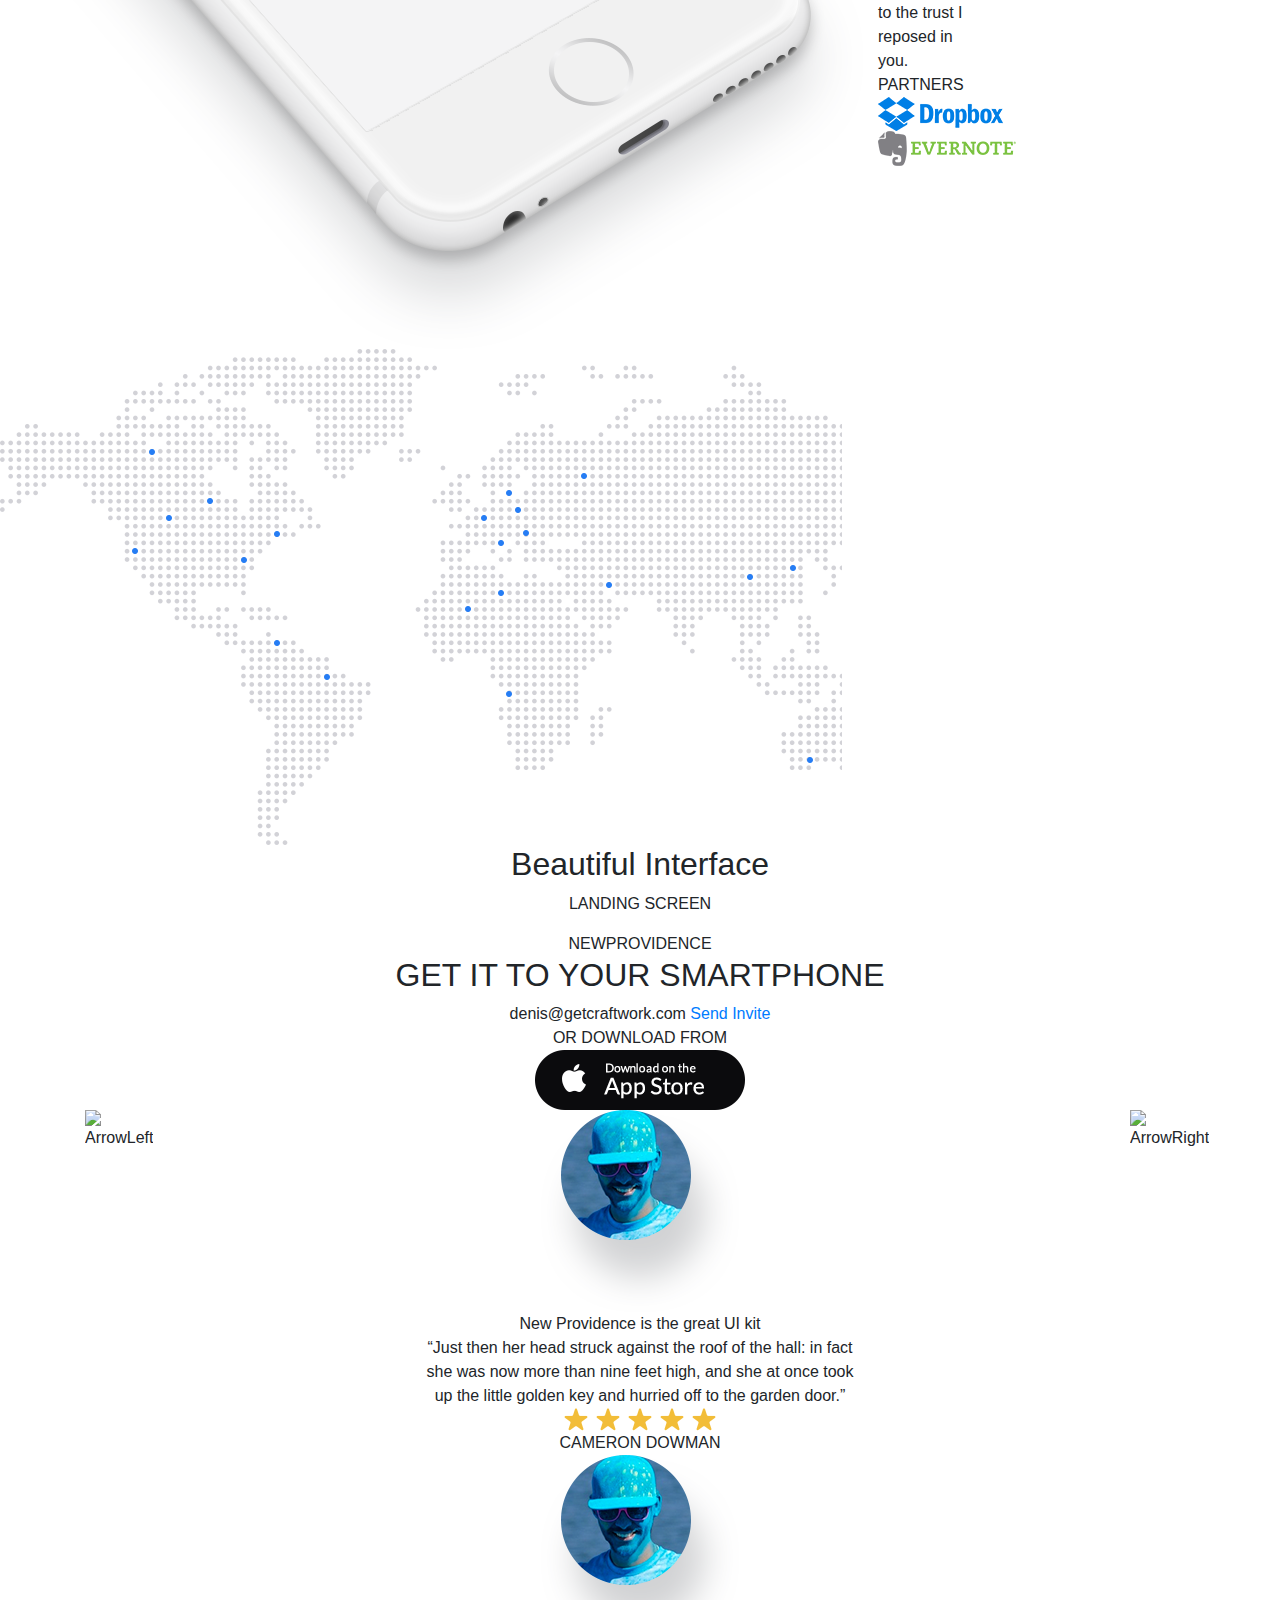
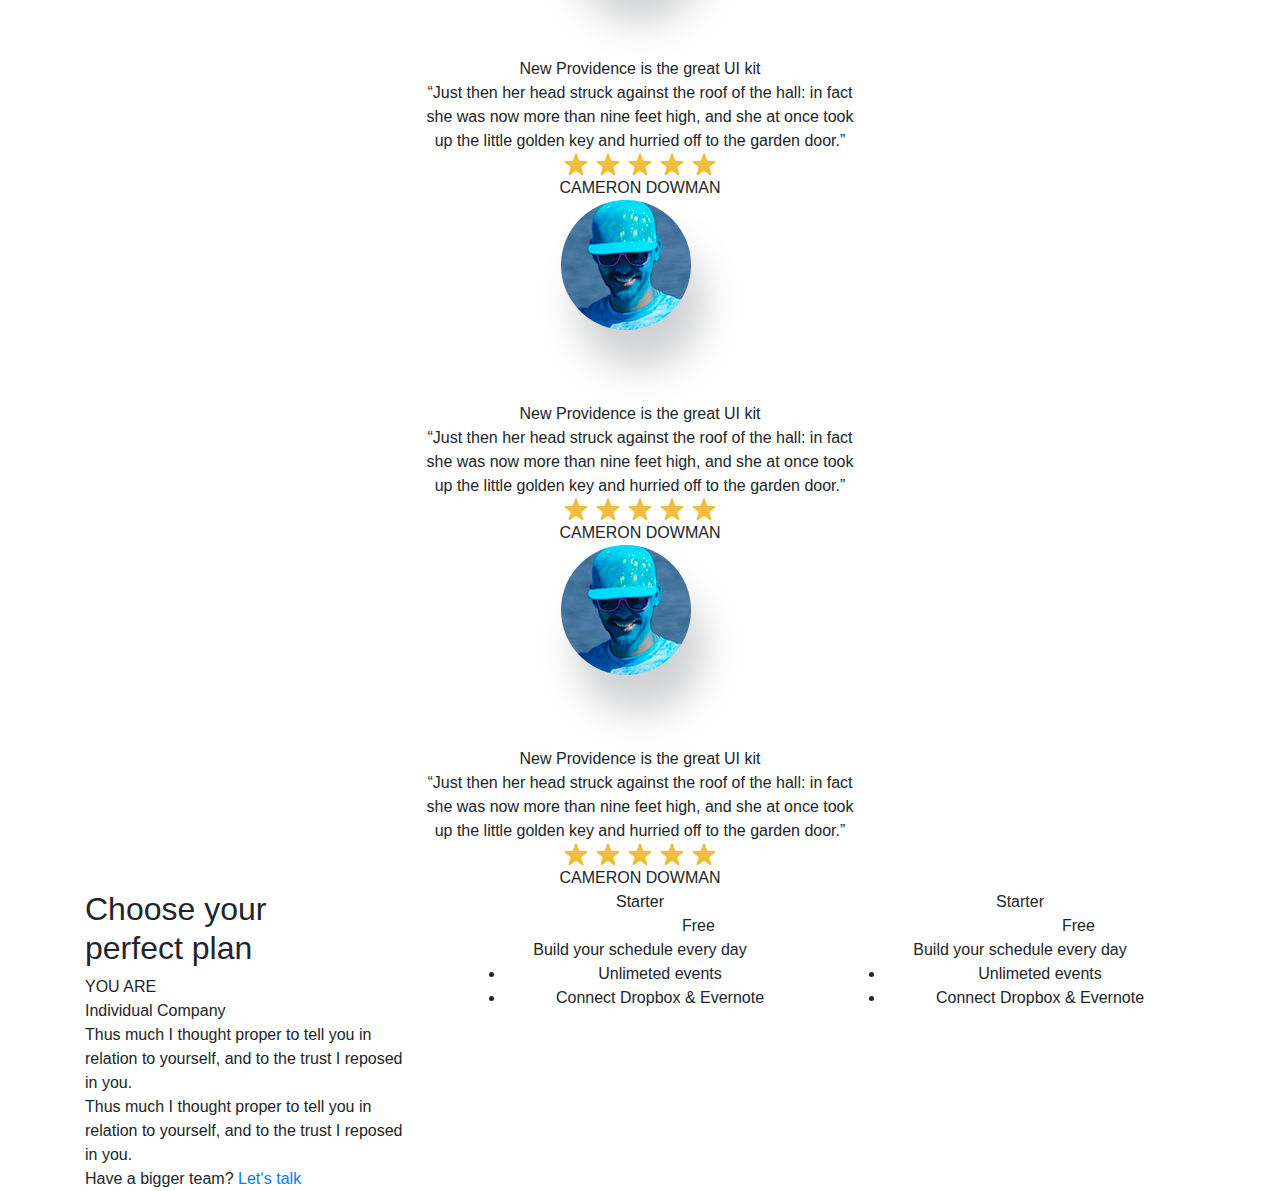
==== commit 5da2e93b: "find out how align center" ====
--- a/index.html
+++ b/index.html
@@ -378,7 +378,7 @@
 	<section id="choose">
 		<div class="container">
 			<div class="row">
-				<div class="col-lg-5">
+				<div class="col-lg-4">
 					<div class="choose__header Varela">
 						<h2>Choose your <br> perfect plan</h2>
 					</div>
@@ -412,27 +412,60 @@
 					</div>
 				</div>	
 
-				<div class="col-lg-4">
-					<div class="wrapper grow">
-							    <div class="tabs Lato400">
-							        <span class="tab">Individual Lorem ipsum dolor sit amet, consectetur adipisicing elit. Sequi repellat rerum quam ullam possimus veritatis iste voluptates itaque eum reprehenderit, alias officiis quod laborum magnam aliquam necessitatibus soluta tempore eos.</span>
-							        <span class="tab">Lorem ipsum dolor sit amet, consectetur adipisicing elit. Odio autem, quas facere facilis, fuga minima dicta nihil molestiae repellendus provident laborum itaque nobis amet. Aspernatur in earum debitis ea porro.</span>
-							    </div>
-							    
-					</div>
-				</div>
-
-				<div class="col-lg-3">
-					<div class="wrapper">
-							    <div class="tabs Lato400">
-							        <span class="tab">Individual Lorem ipsum dolor sit amet, consectetur adipisicing elit. Sequi repellat rerum quam ullam possimus veritatis iste voluptates itaque eum reprehenderit, alias officiis quod laborum magnam aliquam necessitatibus soluta tempore eos.</span>
-							        <span class="tab">Lorem ipsum dolor sit amet, consectetur adipisicing elit. Odio autem, quas facere facilis, fuga minima dicta nihil molestiae repellendus provident laborum itaque nobis amet. Aspernatur in earum debitis ea porro.</span>
-							    </div>
-							    
-					</div>
-				</div>
-
-						
+			<!-- 	<div class="choose__twoBlocks_wrapper col-lg-4"> -->
+					
+						<div class="col-lg-4">
+							<div class="choose__twoBlocks grow">
+									    <div class="choose__twoBlocks_Left Lato400">
+									        <div class="twoBlocks__header tab Lato300 text-center">
+									        	Starter
+									      	</div>
+									        <div class="twoBlocks__buttonPrice text-center  offset-lg-4 ">
+									       	 Free
+									      	</div>
+							
+									      	<div class="twoBlocks__task Lato400 text-center mr-2 ml-2 pl-2 pr-2">Build your schedule every day</div>
+							
+									      	<ul class="twoBlocks__list text-center">
+									      		<li class="twoBlocks__listItem">				Unlimeted events
+									      		</li>
+									      		<li class="twoBlocks__listItem">				Connect Dropbox & Evernote
+									      		</li>
+									      	</ul>
+									    </div>
+							
+									    
+									    
+							</div>
+						</div>
+
+						<div class="col-lg-4">
+							<div class="choose__twoBlocks grow">
+									    <div class="choose__twoBlocks_Left Lato400">
+									        <div class="twoBlocks__header tab Lato300 text-center">
+									        	Starter
+									      	</div>
+									        <div class="twoBlocks__buttonPrice text-center  offset-lg-4 ">
+									       	 Free
+									      	</div>
+							
+									      	<div class="twoBlocks__task Lato400 text-center mr-2 ml-2 pl-2 pr-2">Build your schedule every day</div>
+							
+									      	<ul class="twoBlocks__list text-center">
+									      		<li class="twoBlocks__listItem">				Unlimeted events
+									      		</li>
+									      		<li class="twoBlocks__listItem">				Connect Dropbox & Evernote
+									      		</li>
+									      	</ul>
+									    </div>
+										    
+							</div>
+						</div>
+				<!-- 	</div> -->
+
+		
+							
+					</div>
 				</div>
 		</div>
 
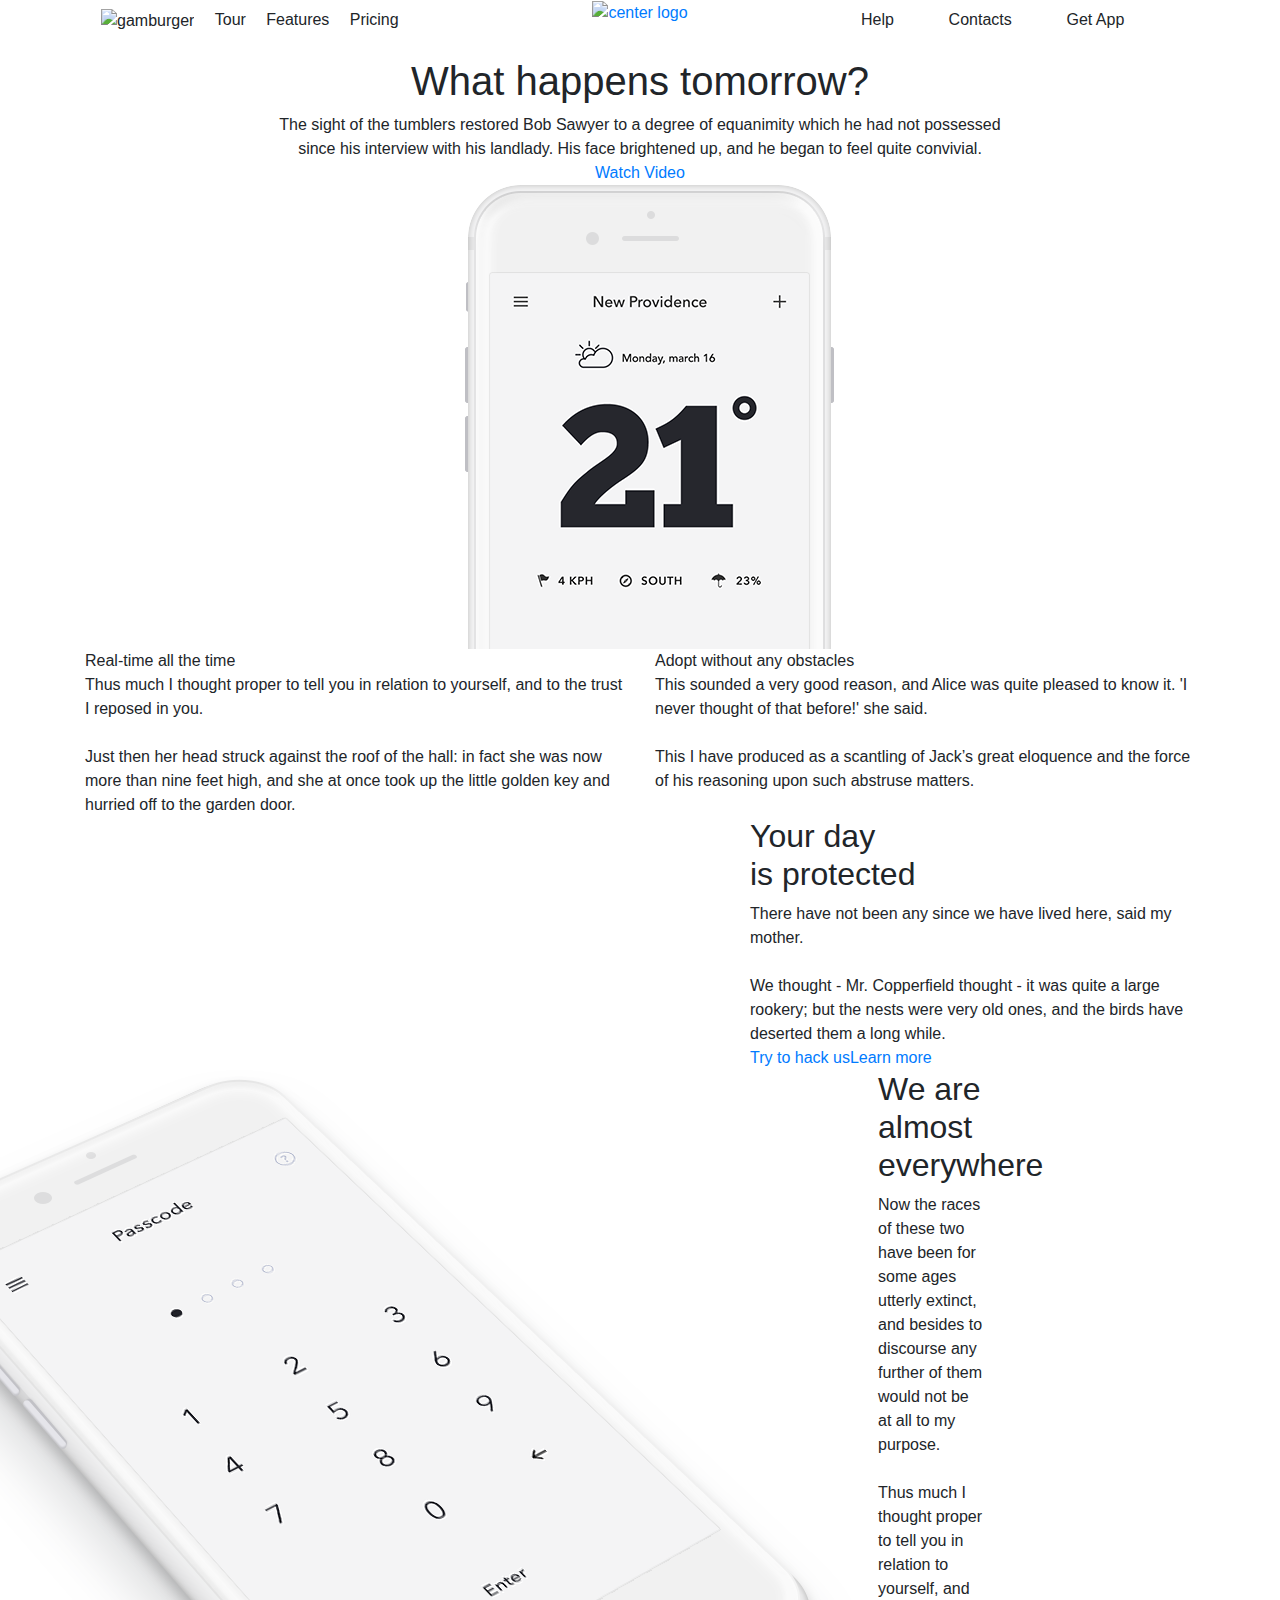
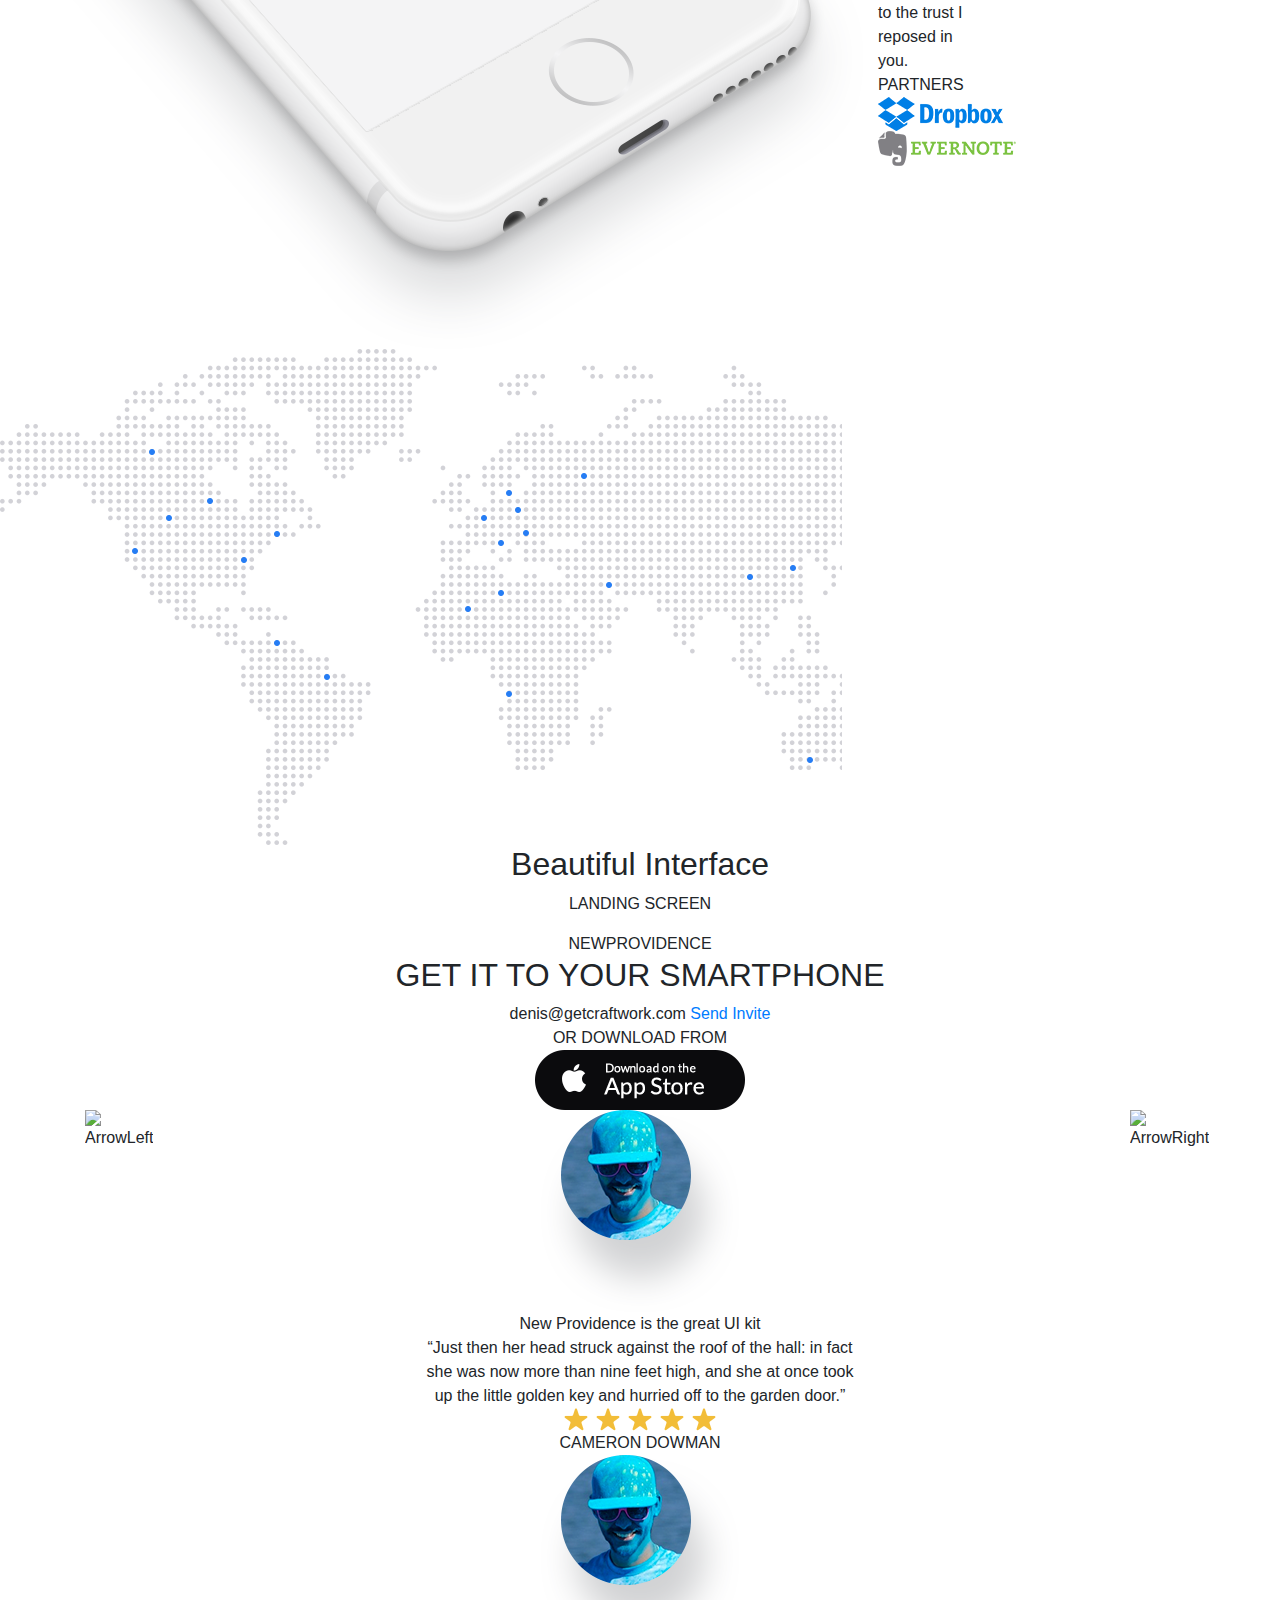
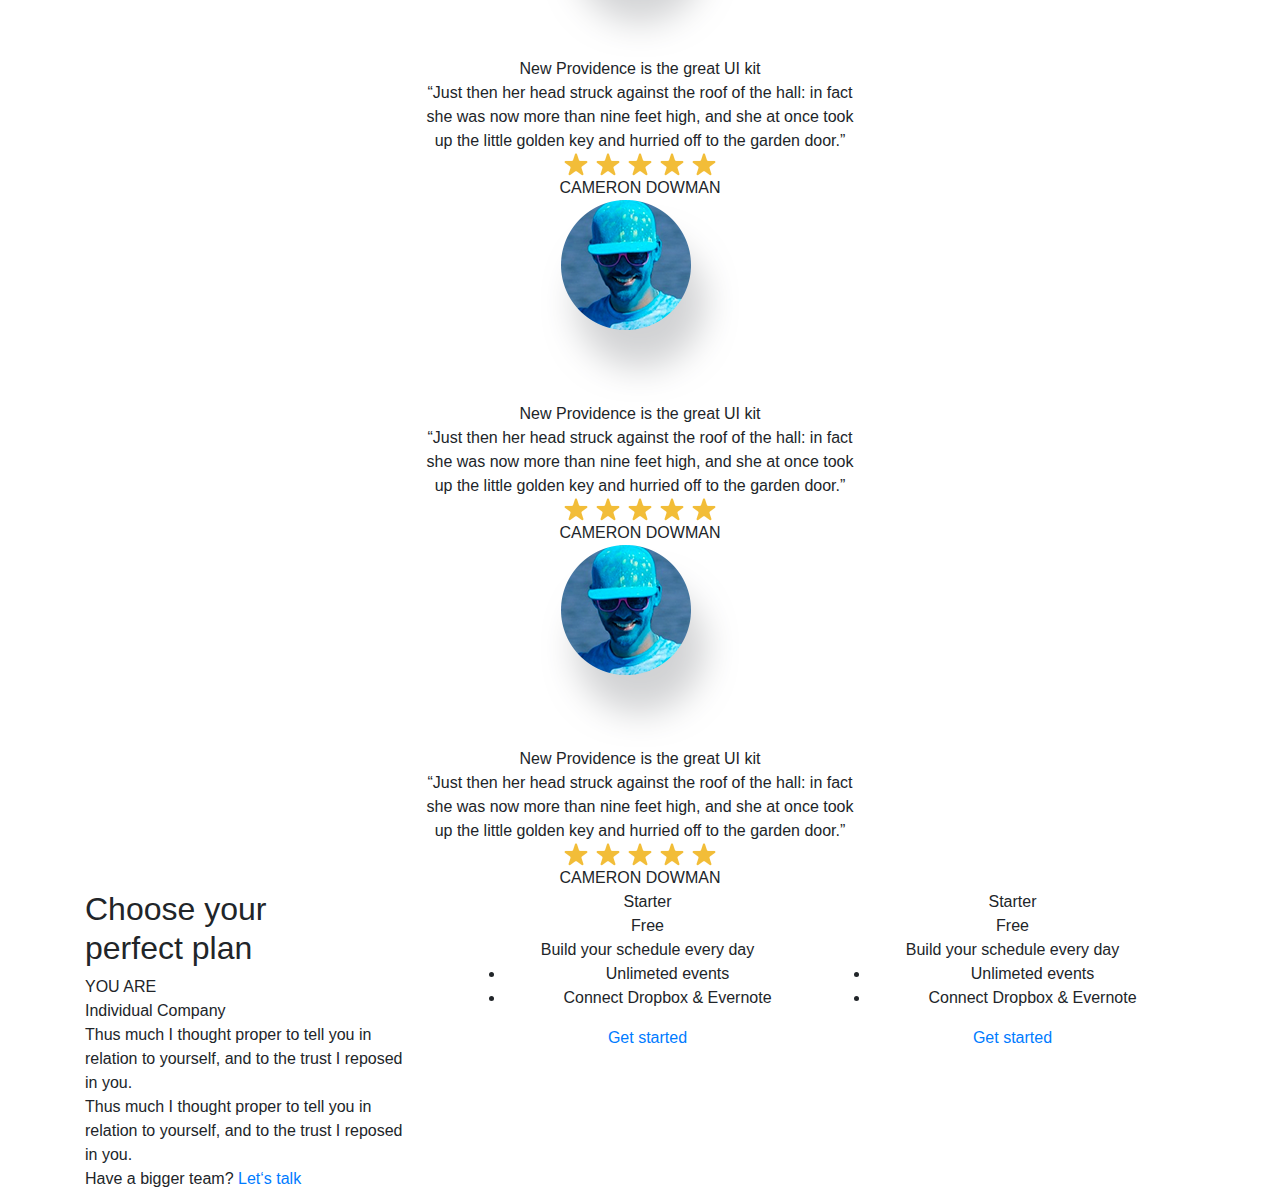
==== commit ddd592af: "working with tabs" ====
--- a/index.html
+++ b/index.html
@@ -414,60 +414,74 @@
 
 			<!-- 	<div class="choose__twoBlocks_wrapper col-lg-4"> -->
 					
-						<div class="col-lg-4">
-							<div class="choose__twoBlocks grow">
-									    <div class="choose__twoBlocks_Left Lato400">
-									        <div class="twoBlocks__header tab Lato300 text-center">
-									        	Starter
-									      	</div>
-									        <div class="twoBlocks__buttonPrice text-center  offset-lg-4 ">
-									       	 Free
-									      	</div>
+						
+							<div class="col-lg-4 pr-0">
+								<div class="choose__twoBlocks_left grow">
+										    <div class="choose__twoBlocks_Left Lato400">
+										        <div class="twoBlocks__header tab Lato300 text-center">
+										        	Starter
+										      	</div>
+										        <div class="twoBlocks__buttonPrice text-center  offset-lg-4 mx-auto">
+										       	 Free
+										      	</div>
+								
+										      	<div class="twoBlocks__task Lato400 text-center mr-4 ml-4 pl-5 pr-5">
+										      			Build your schedule every day
+										      	</div>
+								
+										      	<ul class="twoBlocks__list text-center mx-auto">
+										      		<li class="twoBlocks__listItem">
+										      						Unlimeted events
+										      		</li>
+										      		<li class="twoBlocks__listItem">
+										      						Connect Dropbox & Evernote
+										      		</li>
+										      	</ul>
+
+										      	<a href="#" class="twoBlocks__link">
+										      		<div class="twoBlocks__button mx-auto text-center">
+										      			Get started
+										      		</div>
+										      	</a>
+										    </div>
+								</div>
+							</div>
+
+							<div class="col-lg-4 pl-0">
+								<div class="choose__twoBlocks_right grow">
+										    <div class="choose__twoBlocks_Left Lato400">
+										        <div class="twoBlocks__header tab Lato300 text-center">
+										        	Starter
+										      	</div>
+										        <div class="twoBlocks__buttonPrice text-center  offset-lg-4 mx-auto">
+										       	 Free
+										      	</div>
+								
+										      	<div class="twoBlocks__task Lato400 text-center mr-4 ml-4 pl-5 pr-5">
+										      			Build your schedule every day
+										      	</div>
+								
+										      	<ul class="twoBlocks__list text-center mx-auto">
+										      		<li class="twoBlocks__listItem">
+										      						Unlimeted events
+										      		</li>
+										      		<li class="twoBlocks__listItem">
+										      						Connect Dropbox & Evernote
+										      		</li>
+										      	</ul>
+
+										      	<a href="#" class="twoBlocks__link">
+										      		<div class="twoBlocks__button mx-auto text-center">
+										      			Get started
+										      		</div>
+										      	</a>
+										    </div>
+								</div>
+							</div>
 							
-									      	<div class="twoBlocks__task Lato400 text-center mr-2 ml-2 pl-2 pr-2">Build your schedule every day</div>
 							
-									      	<ul class="twoBlocks__list text-center">
-									      		<li class="twoBlocks__listItem">				Unlimeted events
-									      		</li>
-									      		<li class="twoBlocks__listItem">				Connect Dropbox & Evernote
-									      		</li>
-									      	</ul>
-									    </div>
-							
-									    
-									    
-							</div>
-						</div>
-
-						<div class="col-lg-4">
-							<div class="choose__twoBlocks grow">
-									    <div class="choose__twoBlocks_Left Lato400">
-									        <div class="twoBlocks__header tab Lato300 text-center">
-									        	Starter
-									      	</div>
-									        <div class="twoBlocks__buttonPrice text-center  offset-lg-4 ">
-									       	 Free
-									      	</div>
-							
-									      	<div class="twoBlocks__task Lato400 text-center mr-2 ml-2 pl-2 pr-2">Build your schedule every day</div>
-							
-									      	<ul class="twoBlocks__list text-center">
-									      		<li class="twoBlocks__listItem">				Unlimeted events
-									      		</li>
-									      		<li class="twoBlocks__listItem">				Connect Dropbox & Evernote
-									      		</li>
-									      	</ul>
-									    </div>
-										    
-							</div>
-						</div>
-				<!-- 	</div> -->
-
-		
-							
-					</div>
-				</div>
-		</div>
+					</div>
+				</div>
 
 
 	</section><!-- choose -->
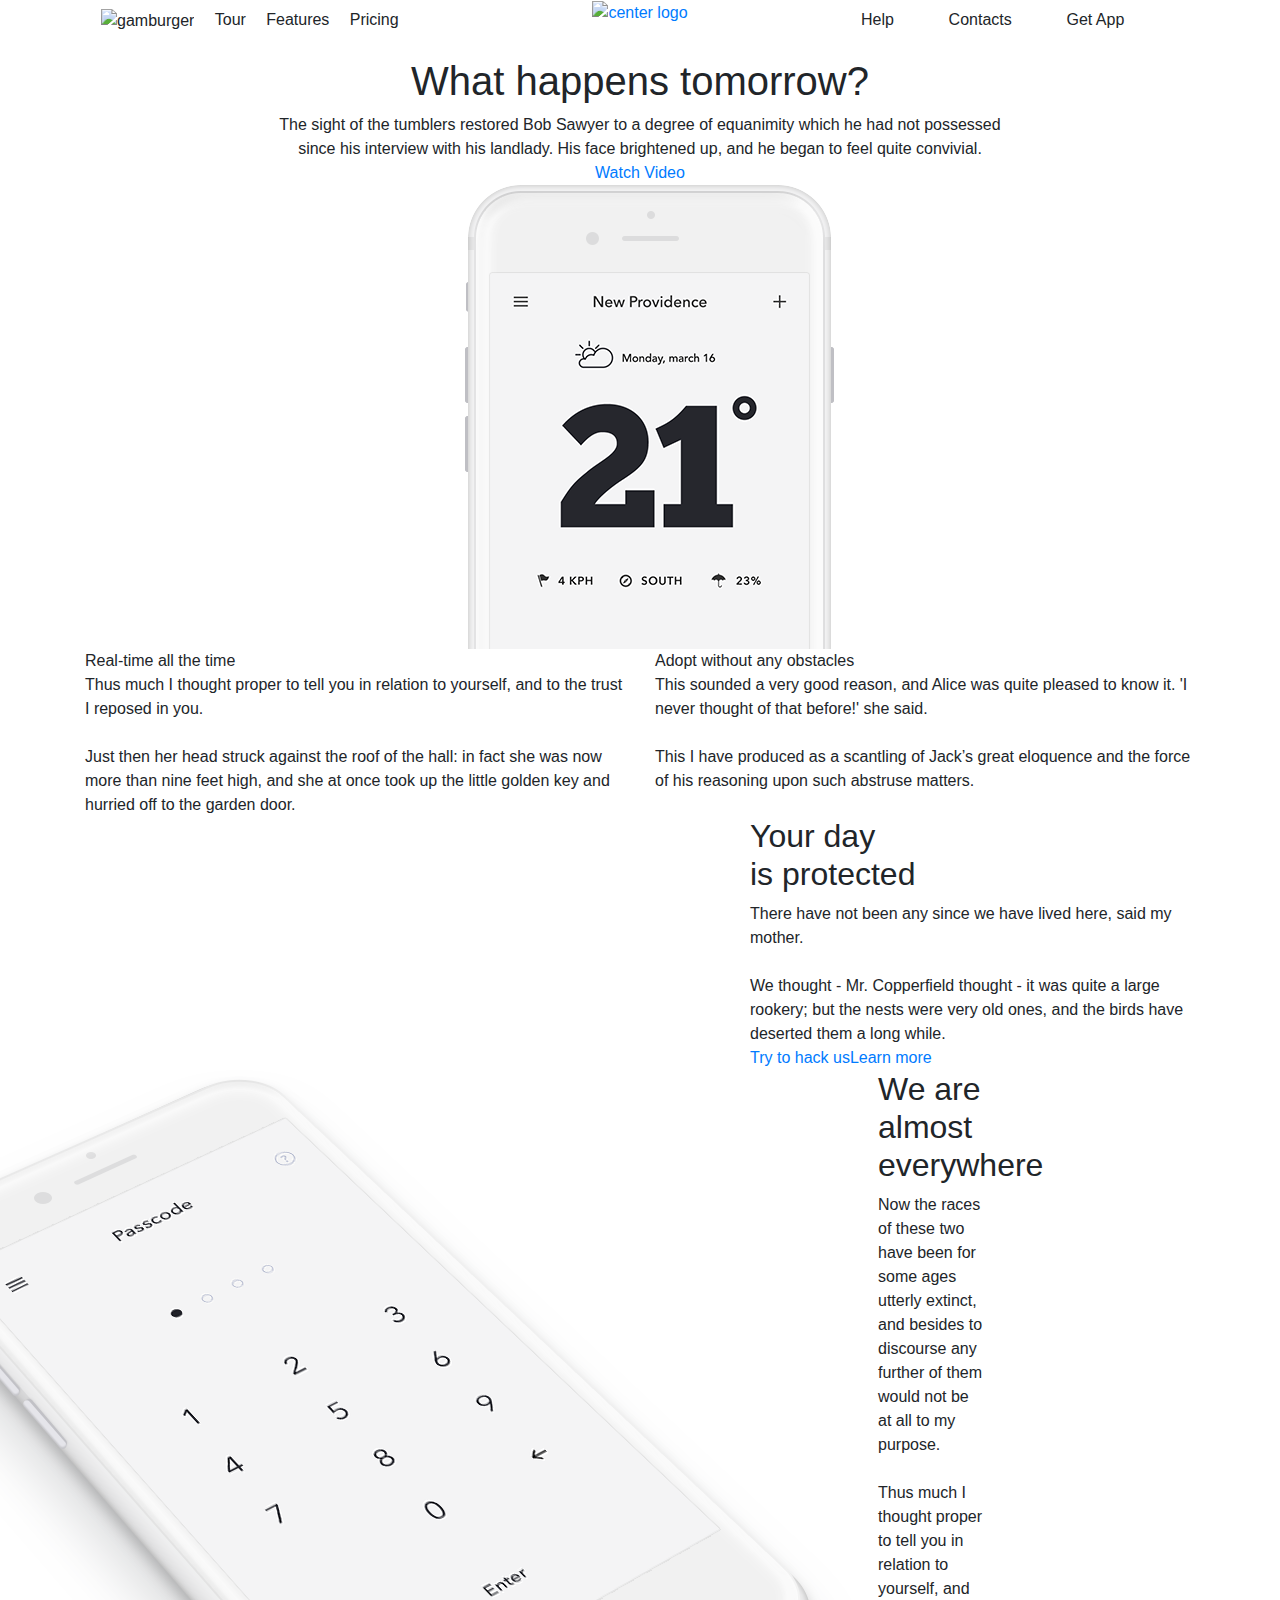
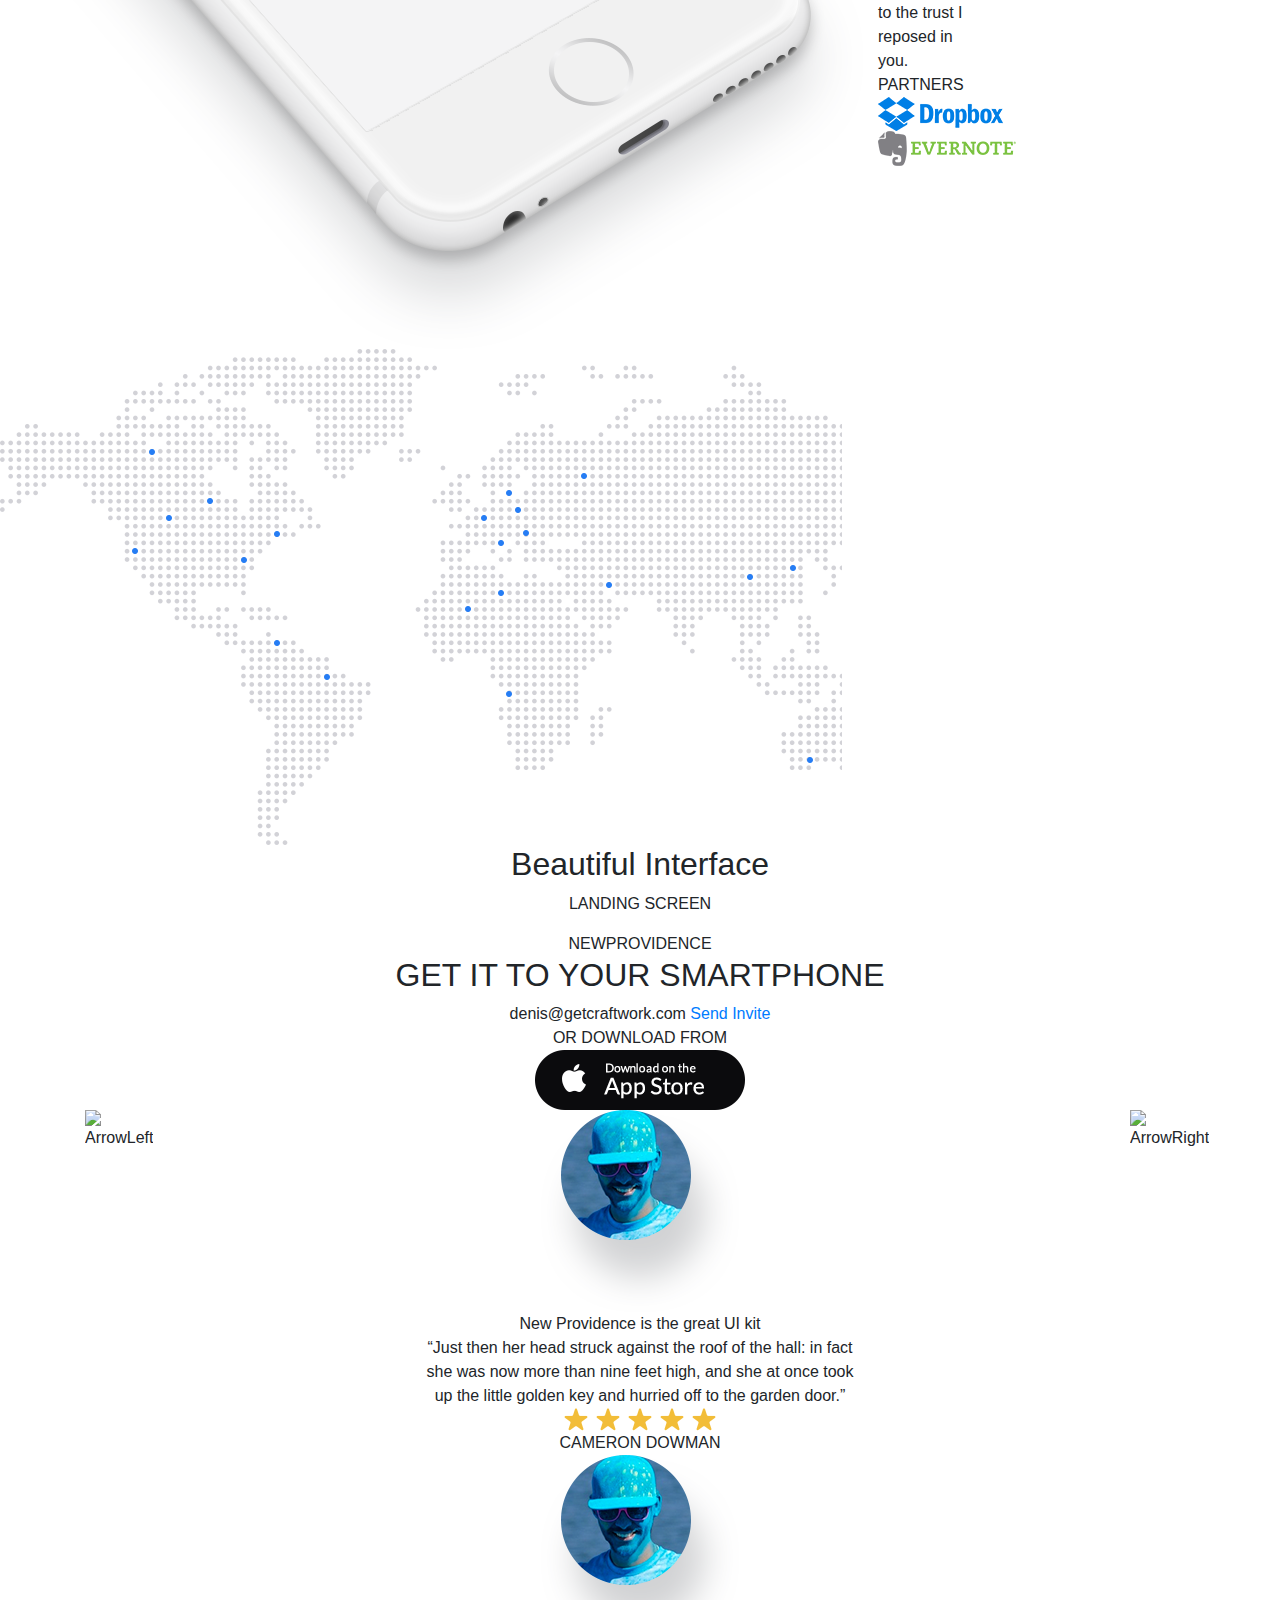
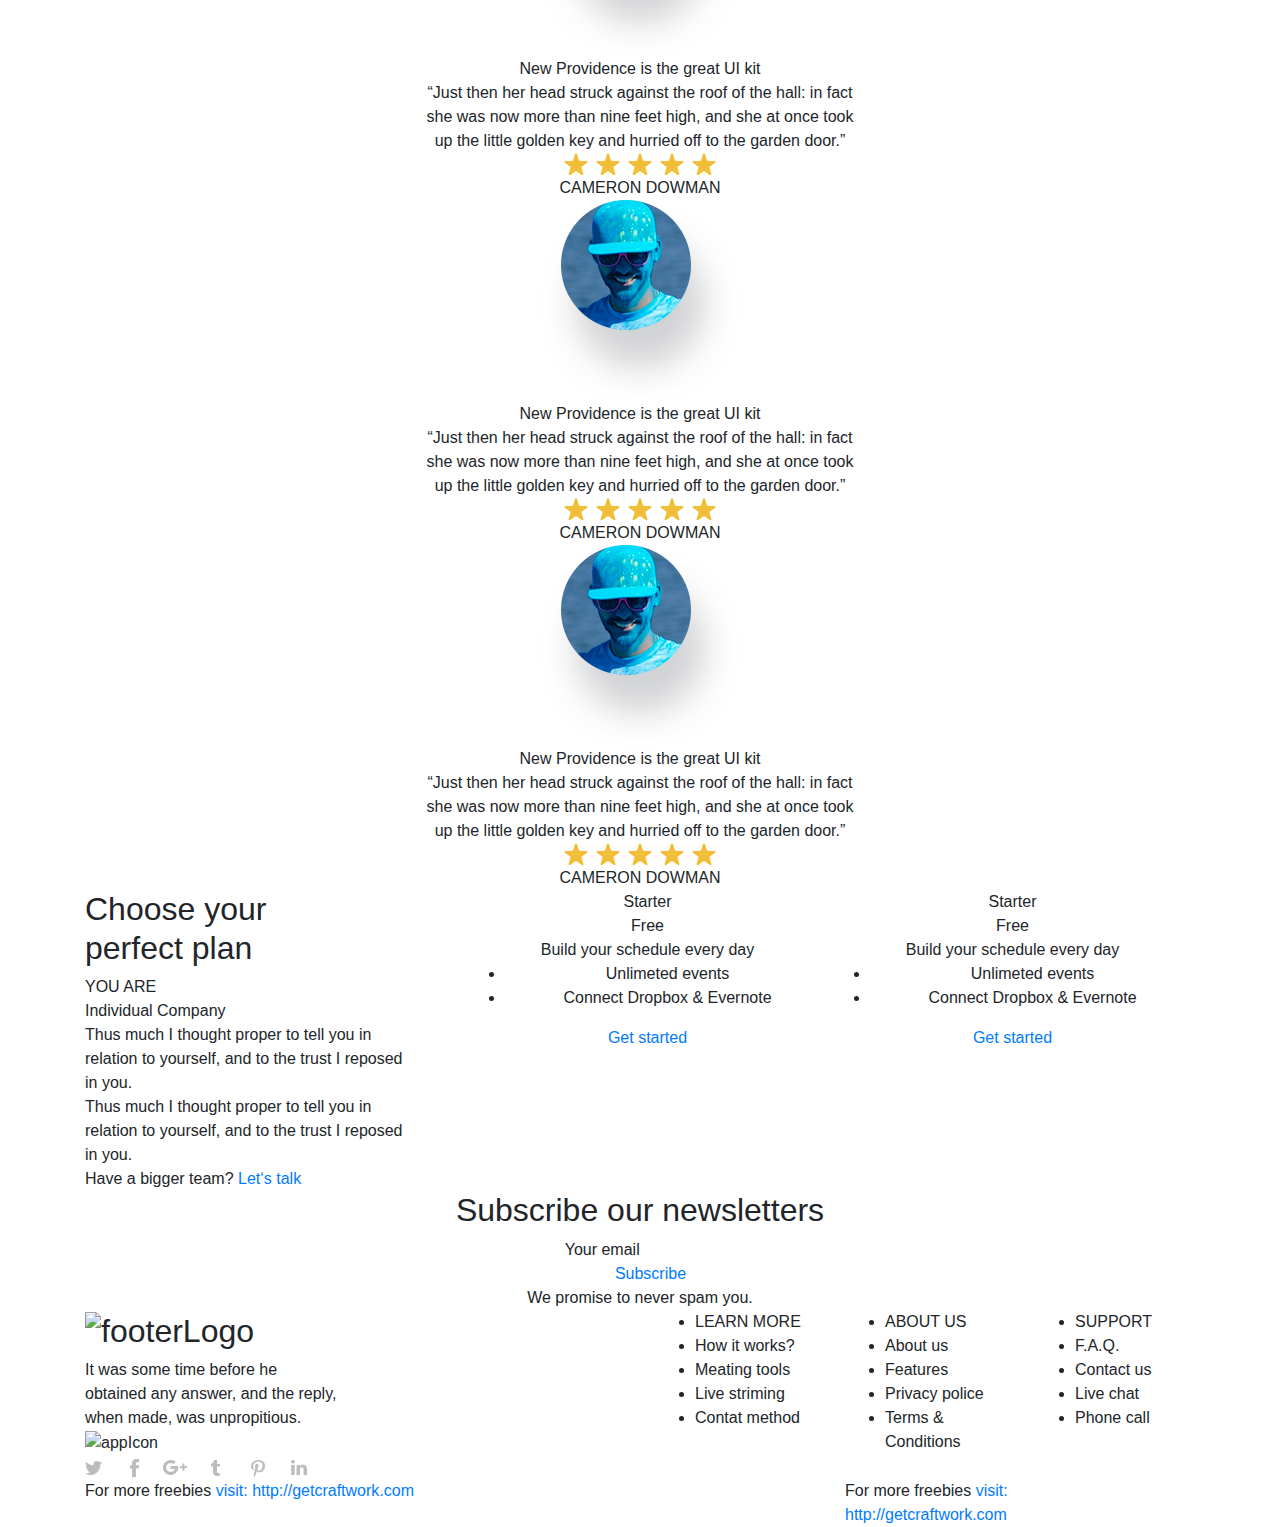
==== commit a66ec16a: "bottom line" ====
--- a/index.html
+++ b/index.html
@@ -486,6 +486,101 @@
 
 	</section><!-- choose -->
 
+		<section id="subscribe">
+		<div class="container">
+			<div class="row">
+				<div class="col-lg-12  text-center ">
+						<h2 class="subscribe__header Varela">
+							Subscribe our newsletters
+						</h2>
+				</div>
+				<div class="col-lg-6 offset-lg-3 text-left Lato400 d-flex justify-content-center">
+					<div class="getit__email getit__email_subscribe">
+						Your email <a href="#"><span class="getit__send_subscribe offset-lg-4 "><span class="getit__send_subscribeText">Subscribe</span></span></a>
+					</div>
+				</div>
+				<div class="col-lg-12   text-center Lato400">
+					<div class="getit__download getit__download_subscribe">
+						We promise to never spam you.
+					</div>
+				</div>
+		
+			</div>
+		</div>
+	</section><!-- subscribe -->
+
+	<footer>
+		<div class="container">
+			<div class="row">
+				<div class="col-lg-3">
+					<div class="footer__header">
+						<h2>
+							<img src="img/NewProvidence2.png" alt="footerLogo">
+						</h2>
+					</div>
+
+					<div class="footer__text">
+						It was some time before he obtained any answer, and the reply, when made, was unpropitious.
+					</div>
+
+					<div class="footer__appDownload">
+						<img src="img/DownloadFooter.png" alt="appIcon">
+					</div>
+
+					<div class="footer__Socials">
+						<img src="img/Socials.png" alt="Socials">
+					</div>
+				</div>
+
+				<div class="col-lg-2 offset-lg-3">
+					<ul class="footer__list">
+						<li class="footerList__item_maim text-uppercase Lato700">Learn more</li>
+						<li class="footerList__item">How it works?</li>
+						<li class="footerList__item">Meating tools</li>
+						<li class="footerList__item">Live striming</li>
+						<li class="footerList__item">Contat method</li>
+					</ul>
+				</div>
+
+				<div class="col-lg-2">
+					<ul class="footer__list">
+						<li class="footerList__item_maim text-uppercase Lato700">About Us</li>
+						<li class="footerList__item">About us</li>
+						<li class="footerList__item">Features</li>
+						<li class="footerList__item">Privacy police</li>
+						<li class="footerList__item">Terms & Conditions</li>
+					</ul>
+				</div>
+
+				<div class="col-lg-2">
+					<ul class="footer__list">
+						<li class="footerList__item_maim text-uppercase Lato700">Support</li>
+						<li class="footerList__item">F.A.Q.</li>
+						<li class="footerList__item">Contact us</li>
+						<li class="footerList__item">Live chat</li>
+						<li class="footerList__item">Phone call</li>
+					</ul>
+				</div>
+
+					<div class="col-lg-4">
+						<div class="footer__bottomText">
+							For more freebies <a href="#">visit: http://getcraftwork.com</a>
+						</div>
+					</div>
+
+					<div class="col-lg-3 offset-lg-4">
+						<div class="footer__bottomLogo">
+							For more freebies <a href="#">visit: http://getcraftwork.com</a>
+						</div>
+					</div>
+
+
+			</div>
+
+
+		</div>
+	</footer>
+
 
 
  <script type="text/javascript" src="//code.jquery.com/jquery-1.11.0.min.js"></script>
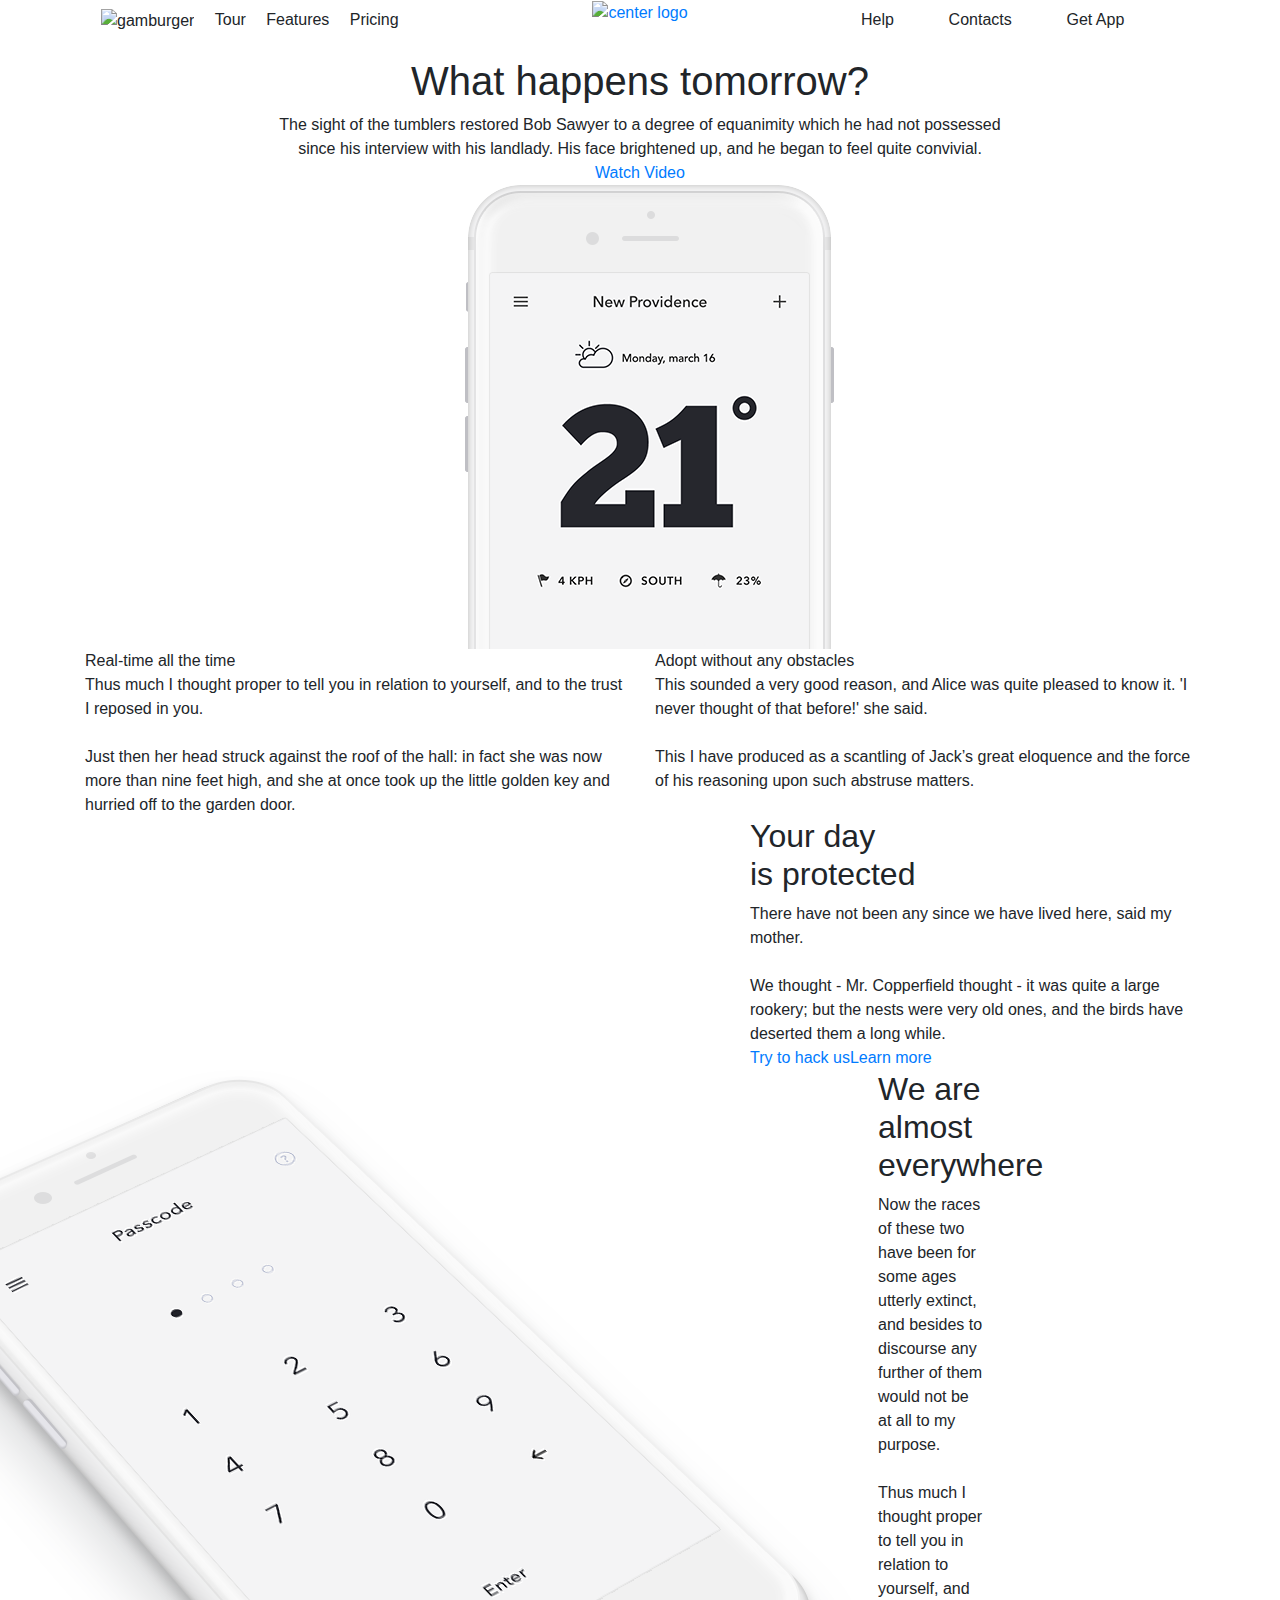
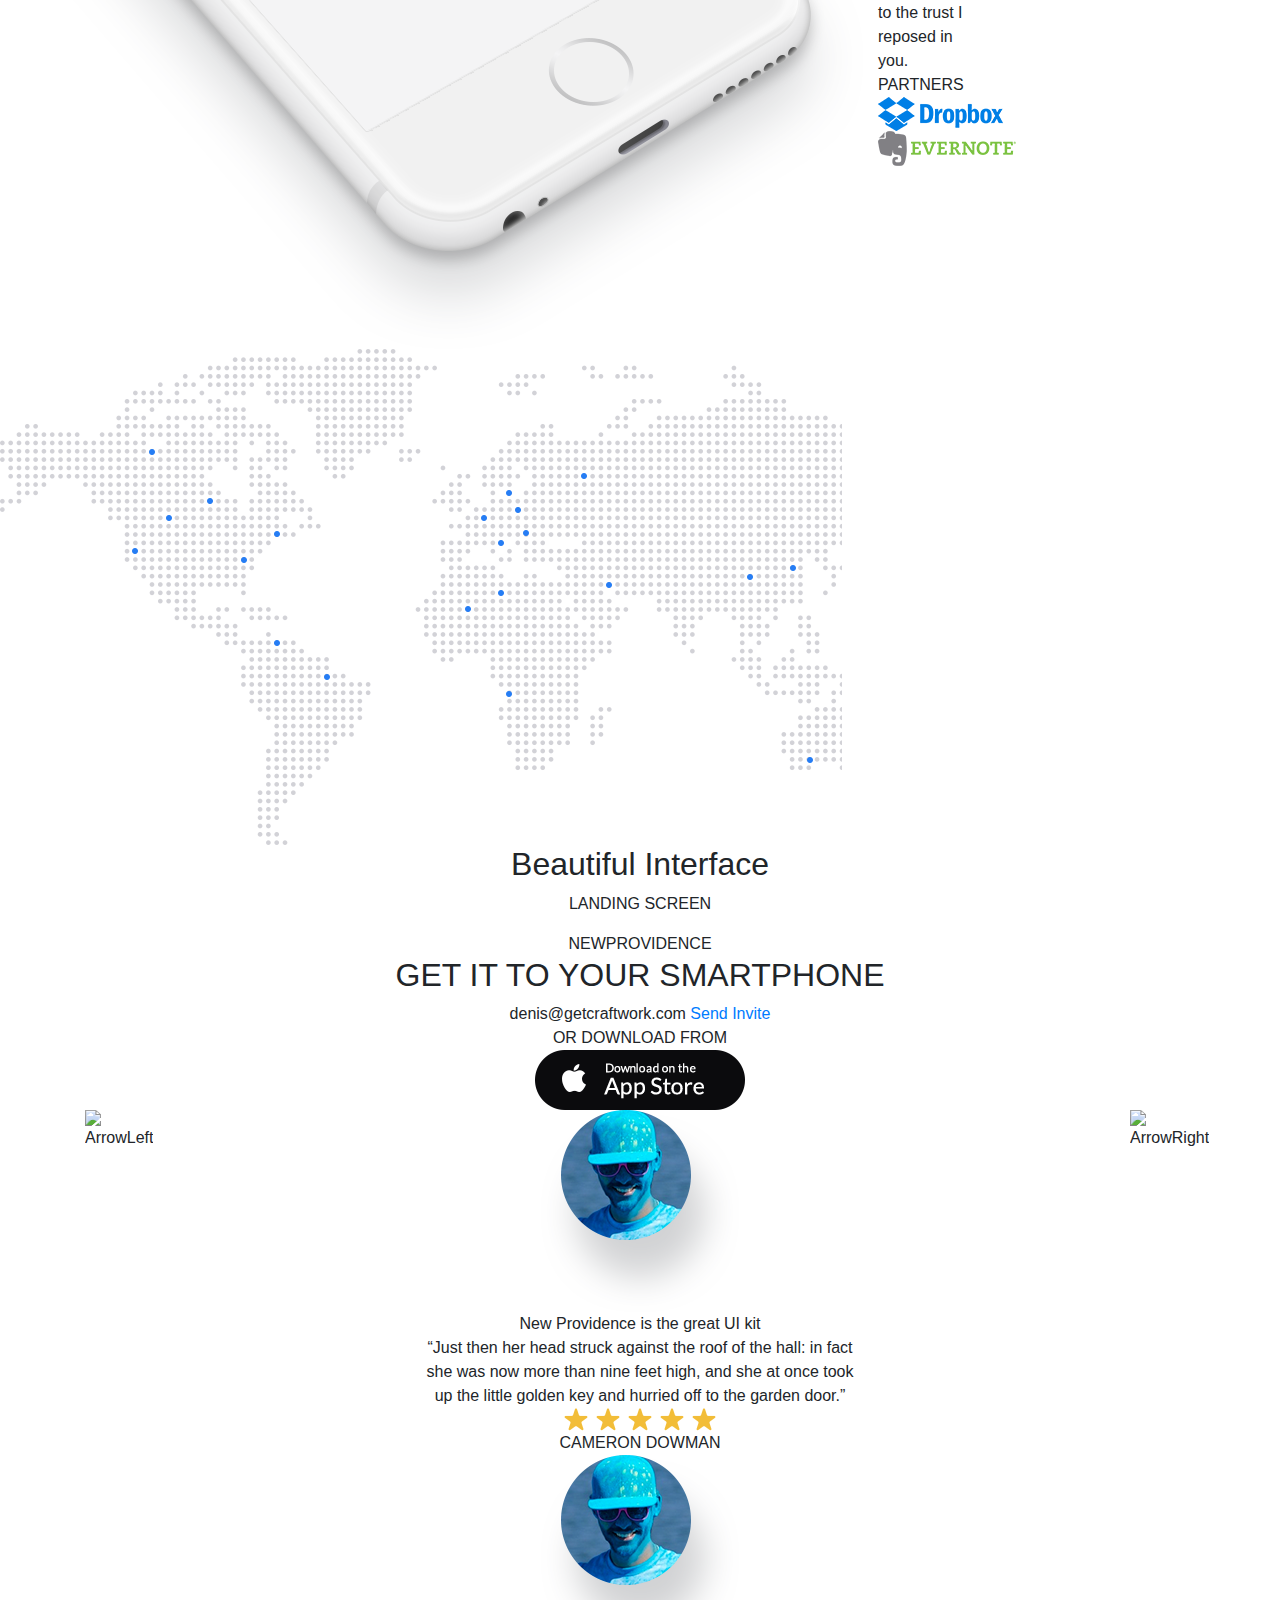
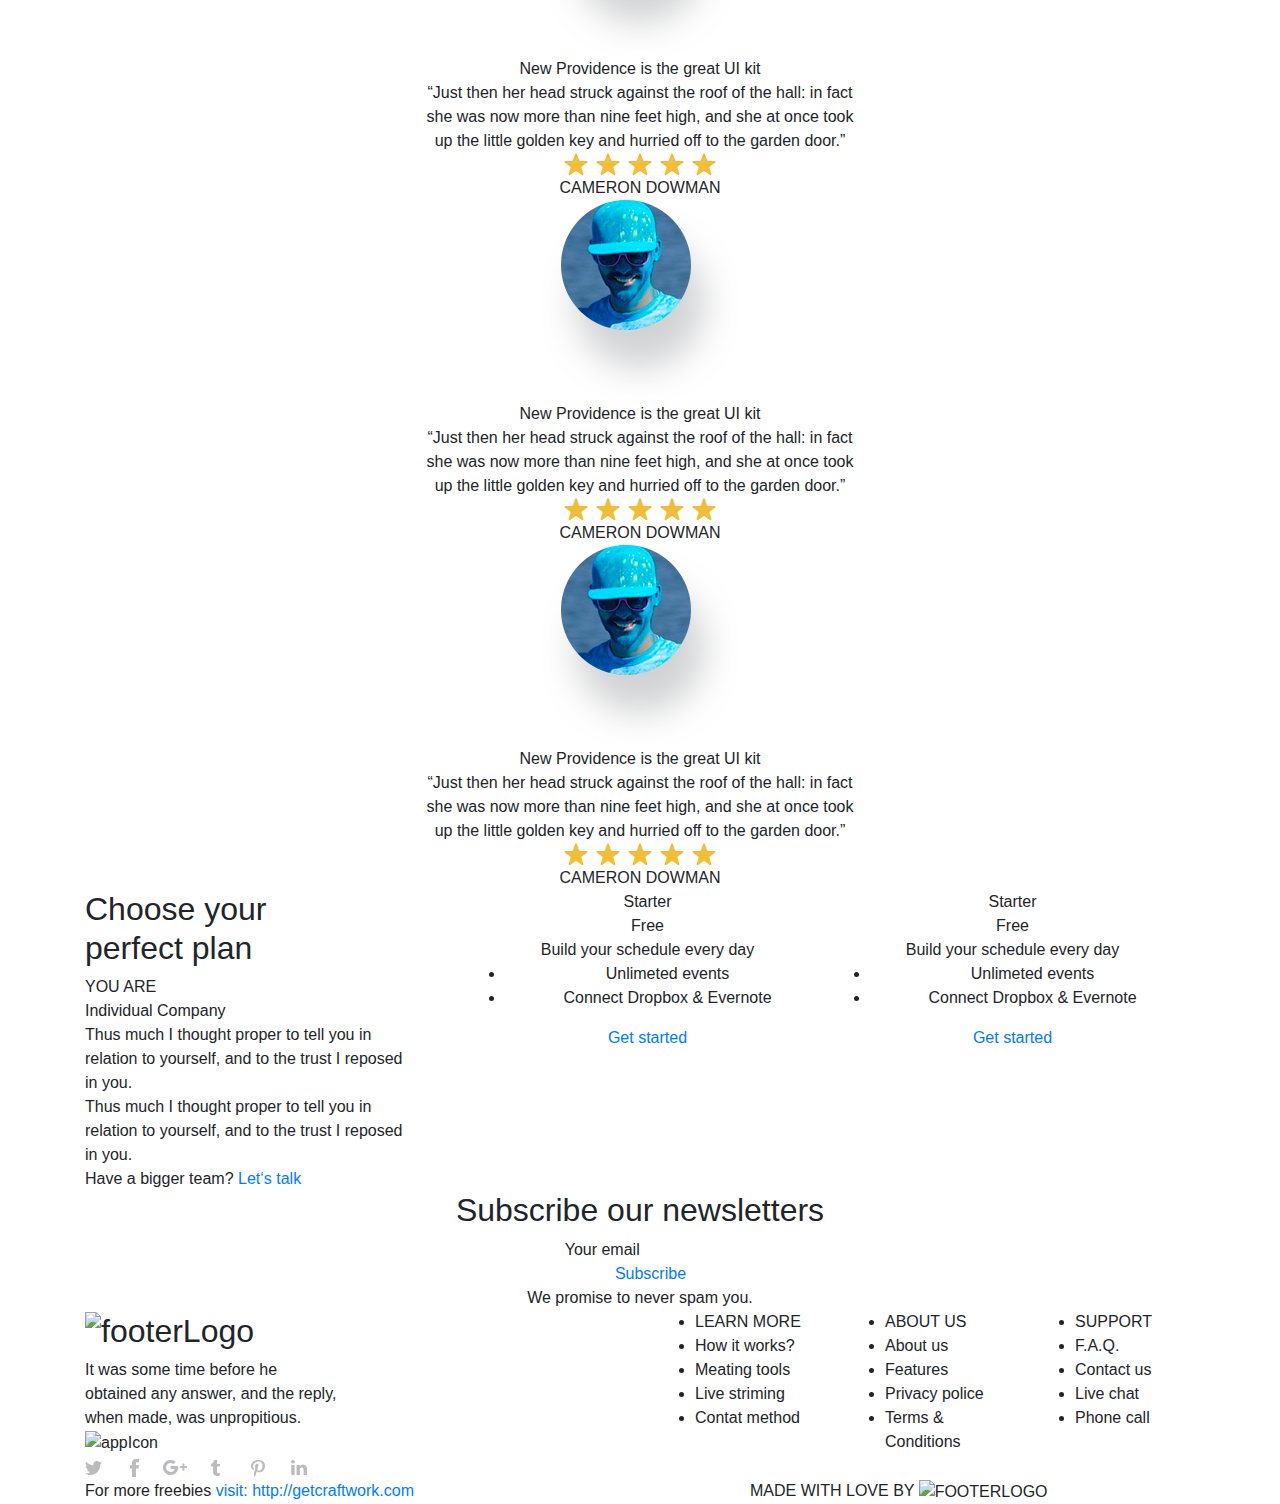
==== commit 87eaa9eb: "almost done" ====
--- a/index.html
+++ b/index.html
@@ -568,12 +568,13 @@
 						</div>
 					</div>
 
-					<div class="col-lg-3 offset-lg-4">
-						<div class="footer__bottomLogo">
-							For more freebies <a href="#">visit: http://getcraftwork.com</a>
-						</div>
-					</div>
-
+					<div class="col-lg-5 offset-lg-3">
+						<div class="footer__bottomLogo Lato700 text-uppercase">
+							Made with Love by
+							<img class="footer__LogoFooter" src="img/LogoFooter.png" alt="footerLogo" >
+						</div>
+					</div>
+					
 
 			</div>
 
